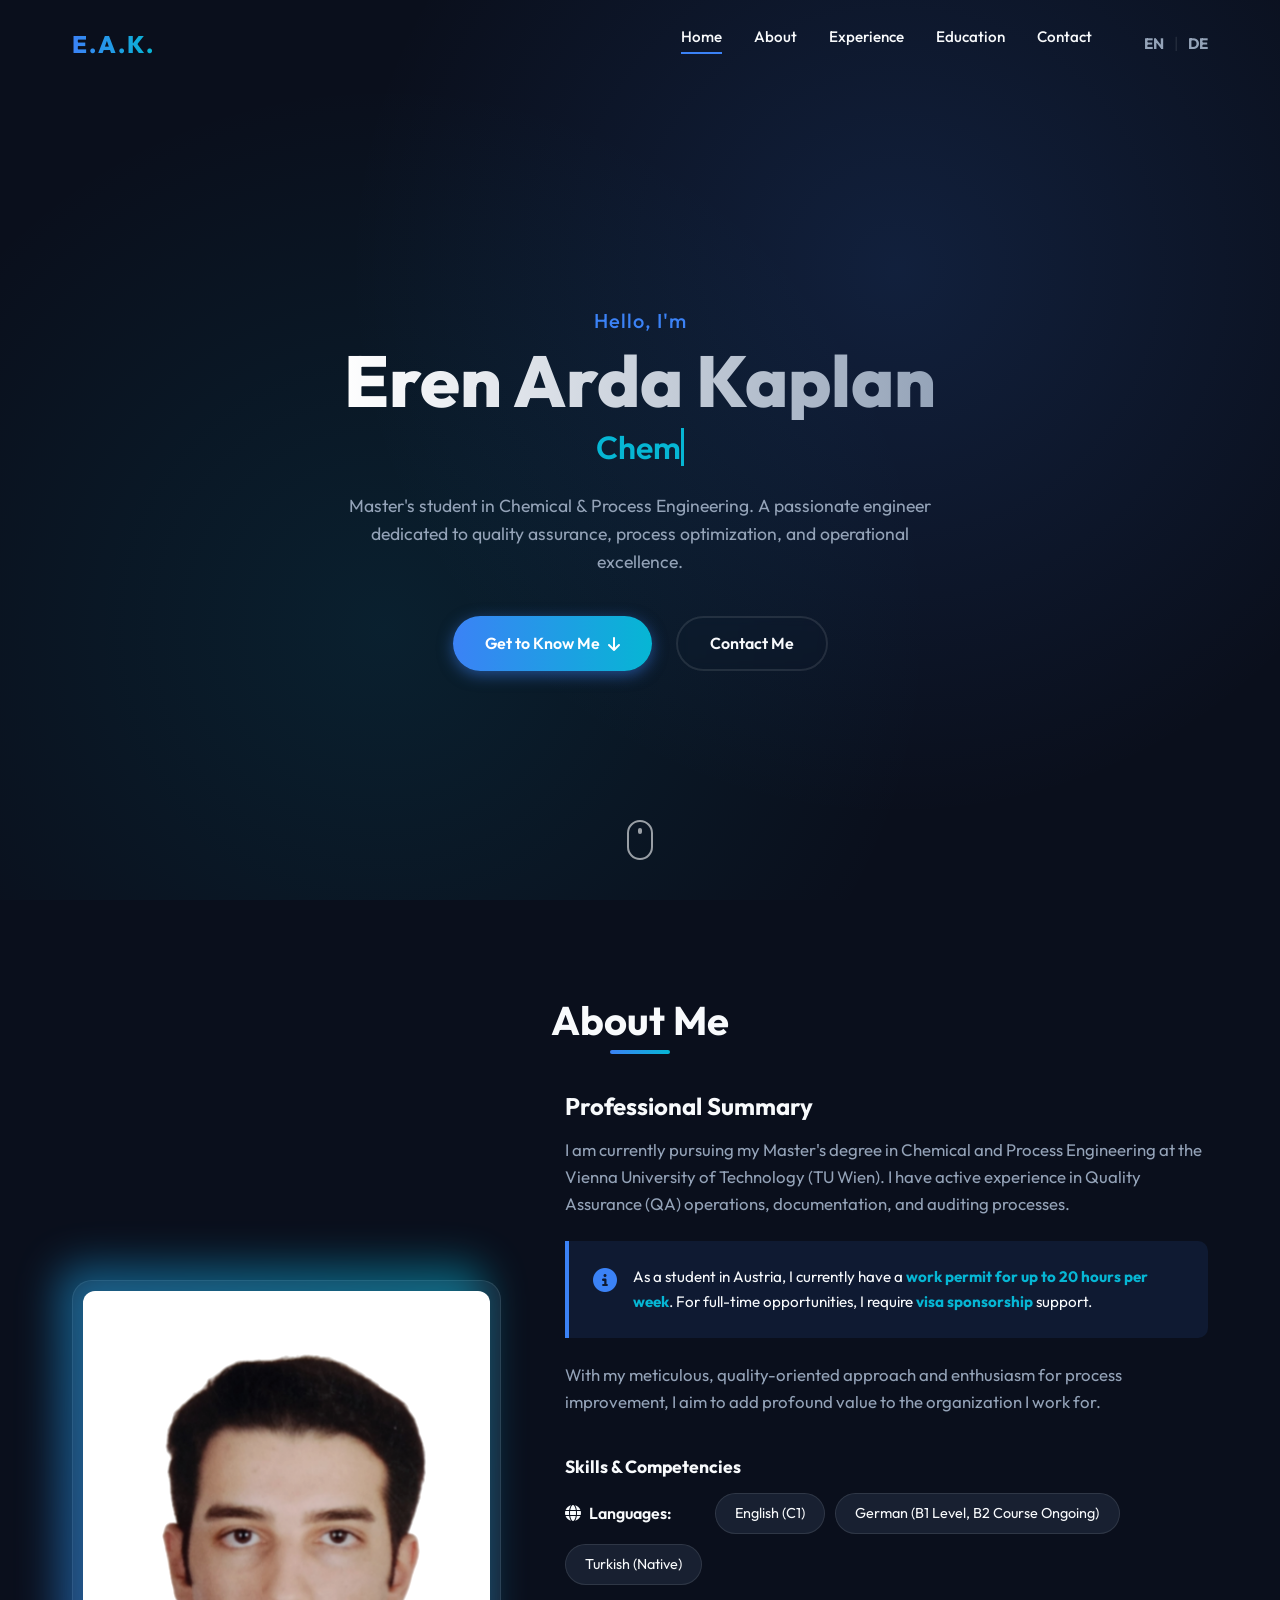
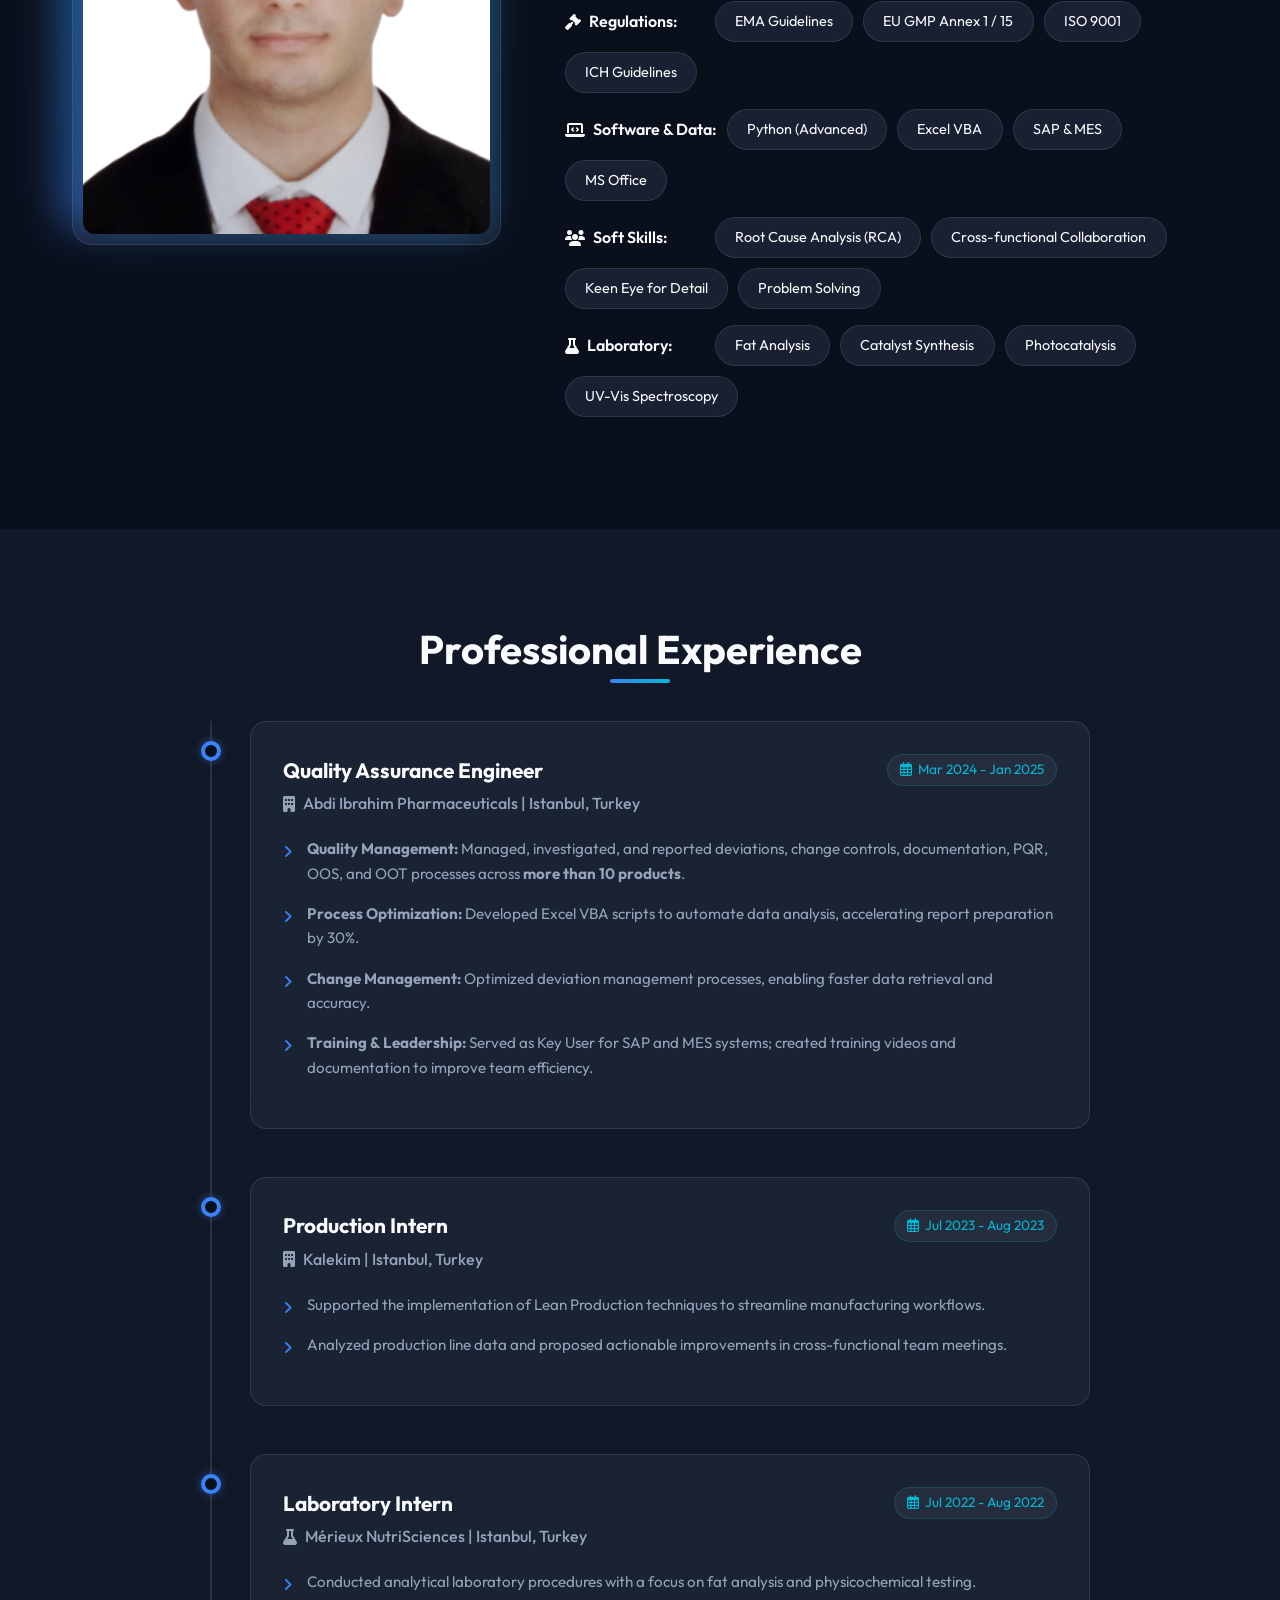
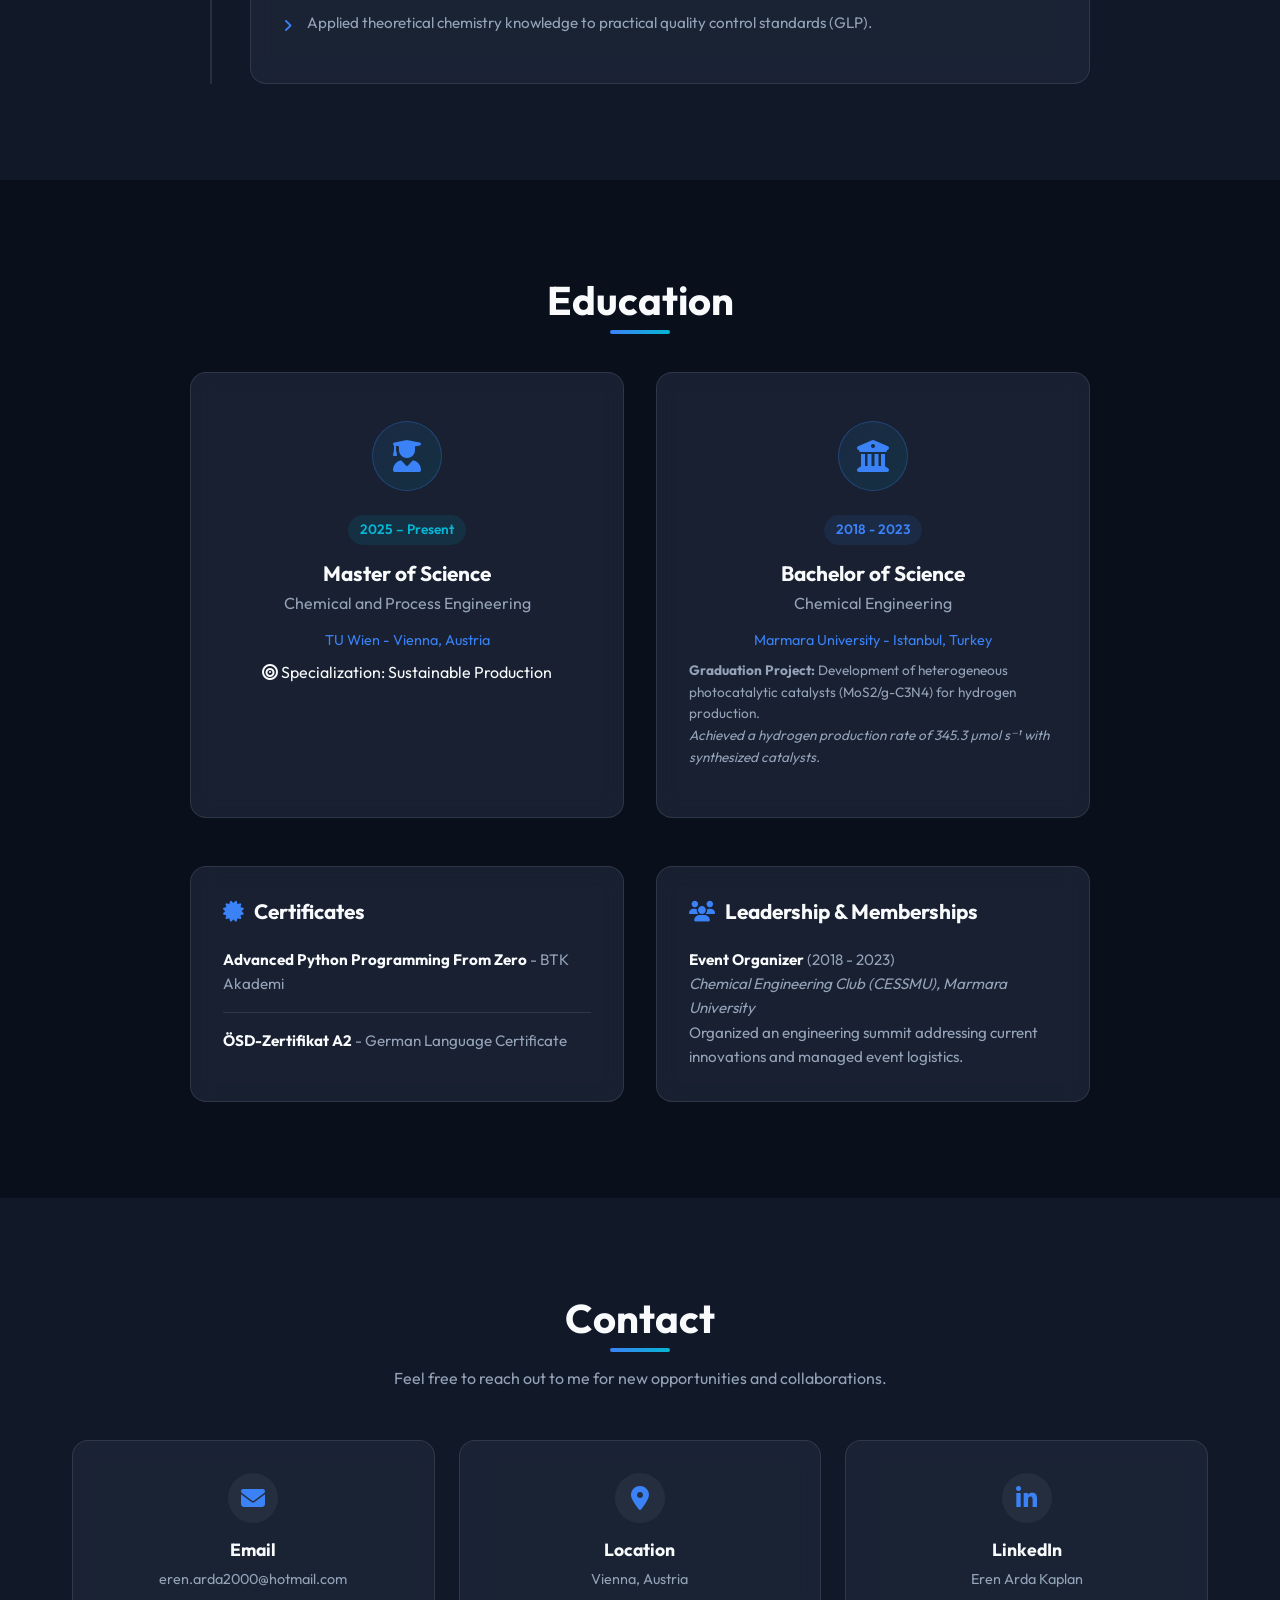
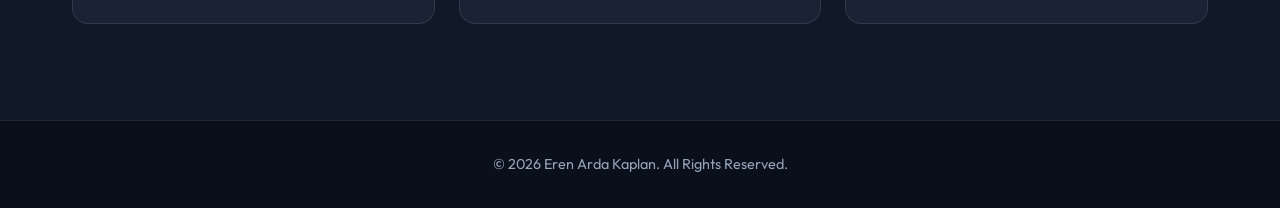
==== index.html @ 3567a48b "Add files via upload" ====
<!DOCTYPE html>
<html lang="en">

<head>
    <meta charset="UTF-8">
    <meta name="viewport" content="width=device-width, initial-scale=1.0">
    <title>Eren Arda Kaplan | Portfolio</title>
    <!-- Google Fonts -->
    <link rel="preconnect" href="https://fonts.googleapis.com">
    <link rel="preconnect" href="https://fonts.gstatic.com" crossorigin>
    <link href="https://fonts.googleapis.com/css2?family=Outfit:wght@300;400;500;600;700;800&display=swap"
        rel="stylesheet">
    <!-- FontAwesome -->
    <link rel="stylesheet" href="https://cdnjs.cloudflare.com/ajax/libs/font-awesome/6.4.0/css/all.min.css">
    <!-- Custom CSS -->
    <link rel="stylesheet" href="style.css">
</head>

<body>
    <!-- Navbar -->
    <nav class="navbar">
        <div class="nav-container">
            <a href="#home" class="logo">E.A.K.</a>
            <ul class="nav-links">
                <li><a href="#home">Home</a></li>
                <li><a href="#about">About</a></li>
                <li><a href="#experience">Experience</a></li>
                <li><a href="#education">Education</a></li>
                <li><a href="#contact">Contact</a></li>
                <!-- Language Switcher -->
                <li class="lang-switcher">
                    <a href="index.html" class="lang-btn active">EN</a>
                    <span class="lang-divider">|</span>
                    <a href="index-de.html" class="lang-btn">DE</a>
                </li>
            </ul>
            <div class="menu-btn">
                <i class="fas fa-bars"></i>
            </div>
        </div>
    </nav>

    <!-- Hero Section -->
    <section id="home" class="hero">
        <div class="hero-bg"></div>
        <div class="hero-content reveal-fade-up">
            <h3 class="greeting">Hello, I'm</h3>
            <h1 class="name">Eren Arda Kaplan</h1>
            <h2 class="dynamic-title">
                <span class="typing-text"></span><span class="cursor">&nbsp;</span>
            </h2>
            <p class="hero-desc">
                Master's student in Chemical & Process Engineering. A passionate engineer dedicated to quality assurance, process optimization, and operational excellence.
            </p>
            <div class="hero-btns">
                <a href="#about" class="btn btn-primary">Get to Know Me <i class="fas fa-arrow-down"></i></a>
                <a href="#contact" class="btn btn-outline">Contact Me</a>
            </div>
        </div>
        <div class="scroll-indicator">
            <div class="mouse">
                <div class="wheel"></div>
            </div>
        </div>
    </section>

    <!-- About Section -->
    <section id="about" class="about section">
        <div class="container">
            <h2 class="section-title reveal-fade-up">About Me</h2>
            <div class="about-grid">
                <div class="about-img reveal-fade-right">
                    <div class="img-wrapper">
                        <img src="photo.png" alt="Eren Arda Kaplan"
                            onerror="this.src='https://ui-avatars.com/api/?name=Eren+Arda+Kaplan&background=3b82f6&color=fff&size=500'">
                        <div class="img-backdrop"></div>
                    </div>
                </div>
                <div class="about-text-container reveal-fade-left">
                    <h3 class="about-subtitle">Professional Summary</h3>
                    <p class="about-text">
                        I am currently pursuing my Master's degree in Chemical and Process Engineering at the Vienna University of Technology (TU Wien). I have active experience in Quality Assurance (QA) operations, documentation, and auditing processes.
                    </p>
                    <div class="highlight-box">
                        <i class="fas fa-info-circle info-icon"></i>
                        <p>As a student in Austria, I currently have a <strong>work permit for up to 20 hours per week</strong>. For full-time opportunities, I require <strong>visa sponsorship</strong> support.</p>
                    </div>
                    <p class="about-text">
                        With my meticulous, quality-oriented approach and enthusiasm for process improvement, I aim to add profound value to the organization I work for.
                    </p>

                    <div class="skills-wrapper">
                        <h4 class="skills-title">Skills & Competencies</h4>
                        
                        <div class="skills-category">
                            <span class="category-label"><i class="fas fa-globe"></i> Languages:</span>
                            <span class="skill-pill">English (C1)</span>
                            <span class="skill-pill">German (B1 Level, B2 Course Ongoing)</span>
                            <span class="skill-pill">Turkish (Native)</span>
                        </div>

                        <div class="skills-category mt-3">
                            <span class="category-label"><i class="fas fa-gavel"></i> Regulations:</span>
                            <span class="skill-pill">EMA Guidelines</span>
                            <span class="skill-pill">EU GMP Annex 1 / 15</span>
                            <span class="skill-pill">ISO 9001</span>
                            <span class="skill-pill">ICH Guidelines</span>
                        </div>

                        <div class="skills-category mt-3">
                            <span class="category-label"><i class="fas fa-laptop-code"></i> Software & Data:</span>
                            <span class="skill-pill" title="Automating QA data analysis, reducing errors to zero">Python (Advanced)</span>
                            <span class="skill-pill" title="Data-driven process improvement">Excel VBA</span>
                            <span class="skill-pill">SAP & MES</span>
                            <span class="skill-pill">MS Office</span>
                        </div>

                        <div class="skills-category mt-3">
                            <span class="category-label"><i class="fas fa-users"></i> Soft Skills:</span>
                            <span class="skill-pill">Root Cause Analysis (RCA)</span>
                            <span class="skill-pill">Cross-functional Collaboration</span>
                            <span class="skill-pill">Keen Eye for Detail</span>
                            <span class="skill-pill">Problem Solving</span>
                        </div>

                        <div class="skills-category mt-3">
                            <span class="category-label"><i class="fas fa-flask"></i> Laboratory:</span>
                            <span class="skill-pill">Fat Analysis</span>
                            <span class="skill-pill">Catalyst Synthesis</span>
                            <span class="skill-pill">Photocatalysis</span>
                            <span class="skill-pill">UV-Vis Spectroscopy</span>
                        </div>
                    </div>
                </div>
            </div>
        </div>
    </section>

    <!-- Experience Section -->
    <section id="experience" class="experience section alt-bg">
        <div class="container">
            <h2 class="section-title reveal-fade-up">Professional Experience</h2>
            
            <div class="timeline">
                
                <!-- Abdi Ibrahim Experience -->
                <div class="timeline-item reveal-fade-up">
                    <div class="timeline-dot"></div>
                    <div class="timeline-content glass-card">
                        <div class="timeline-header">
                            <h3 class="role">Quality Assurance Engineer</h3>
                            <span class="date"><i class="far fa-calendar-alt"></i> Mar 2024 - Jan 2025</span>
                        </div>
                        <h4 class="company"><i class="fas fa-building"></i> Abdi Ibrahim Pharmaceuticals | Istanbul, Turkey</h4>
                        <ul class="task-list">
                            <li><strong>Quality Management:</strong> Managed, investigated, and reported deviations, change controls, documentation, PQR, OOS, and OOT processes across <strong>more than 10 products</strong>.</li>
                            <li><strong>Process Optimization:</strong> Developed Excel VBA scripts to automate data analysis, accelerating report preparation by 30%.</li>
                            <li><strong>Change Management:</strong> Optimized deviation management processes, enabling faster data retrieval and accuracy.</li>
                            <li><strong>Training & Leadership:</strong> Served as Key User for SAP and MES systems; created training videos and documentation to improve team efficiency.</li>
                        </ul>
                    </div>
                </div>

                <!-- Kalekim Experience -->
                <div class="timeline-item reveal-fade-up">
                    <div class="timeline-dot"></div>
                    <div class="timeline-content glass-card">
                        <div class="timeline-header">
                            <h3 class="role">Production Intern</h3>
                            <span class="date"><i class="far fa-calendar-alt"></i> Jul 2023 - Aug 2023</span>
                        </div>
                        <h4 class="company"><i class="fas fa-building"></i> Kalekim | Istanbul, Turkey</h4>
                        <ul class="task-list">
                            <li>Supported the implementation of Lean Production techniques to streamline manufacturing workflows.</li>
                            <li>Analyzed production line data and proposed actionable improvements in cross-functional team meetings.</li>
                        </ul>
                    </div>
                </div>

                <!-- Mérieux NutriSciences Experience -->
                <div class="timeline-item reveal-fade-up">
                    <div class="timeline-dot"></div>
                    <div class="timeline-content glass-card">
                        <div class="timeline-header">
                            <h3 class="role">Laboratory Intern</h3>
                            <span class="date"><i class="far fa-calendar-alt"></i> Jul 2022 - Aug 2022</span>
                        </div>
                        <h4 class="company"><i class="fas fa-flask"></i> Mérieux NutriSciences | Istanbul, Turkey</h4>
                        <ul class="task-list">
                            <li>Conducted analytical laboratory procedures with a focus on fat analysis and physicochemical testing.</li>
                            <li>Applied theoretical chemistry knowledge to practical quality control standards (GLP).</li>
                        </ul>
                    </div>
                </div>

            </div>
        </div>
    </section>

    <!-- Education & Extras Section -->
    <section id="education" class="education section">
        <div class="container">
            <h2 class="section-title reveal-fade-up">Education</h2>
            
            <div class="cards-grid">
                <!-- Master -->
                <div class="edu-card glass-card reveal-fade-up" style="transition-delay: 0.1s;">
                    <div class="edu-icon">
                        <i class="fas fa-user-graduate"></i>
                    </div>
                    <div class="edu-details">
                        <span class="edu-year">2025 – Present</span>
                        <h3 class="edu-degree">Master of Science</h3>
                        <h4 class="edu-major">Chemical and Process Engineering</h4>
                        <p class="edu-school">TU Wien - Vienna, Austria</p>
                        <p class="edu-meta mt-2"><i class="fas fa-bullseye"></i> Specialization: Sustainable Production</p>
                    </div>
                    <div class="card-glow"></div>
                </div>

                <!-- Bachelor -->
                <div class="edu-card glass-card reveal-fade-up" style="transition-delay: 0.2s;">
                    <div class="edu-icon">
                        <i class="fas fa-university"></i>
                    </div>
                    <div class="edu-details">
                        <span class="edu-year badge-warning" style="background: rgba(59,130,246,0.1); color: var(--primary);">2018 - 2023</span>
                        <h3 class="edu-degree">Bachelor of Science</h3>
                        <h4 class="edu-major">Chemical Engineering</h4>
                        <p class="edu-school">Marmara University - Istanbul, Turkey</p>
                        <p class="edu-meta mt-2" style="font-size: 0.85rem; color: var(--text-muted); text-align: left;">
                            <strong>Graduation Project:</strong> Development of heterogeneous photocatalytic catalysts (MoS2/g-C3N4) for hydrogen production.<br>
                            <em>Achieved a hydrogen production rate of 345.3 µmol s⁻¹ with synthesized catalysts.</em>
                        </p>
                    </div>
                    <div class="card-glow"></div>
                </div>
            </div>

            <!-- Certificates & Leadership -->
            <div class="extras-grid reveal-fade-up mt-5">
                <div class="extra-panel glass-card">
                    <h3><i class="fas fa-certificate text-primary"></i> Certificates</h3>
                    <ul class="extra-list">
                        <li><strong>Advanced Python Programming From Zero</strong> - BTK Akademi</li>
                        <li><strong>ÖSD-Zertifikat A2</strong> - German Language Certificate</li>
                    </ul>
                </div>
                <div class="extra-panel glass-card">
                    <h3><i class="fas fa-users text-primary"></i> Leadership & Memberships</h3>
                    <ul class="extra-list">
                        <li>
                            <strong>Event Organizer</strong> (2018 - 2023)<br>
                            <em>Chemical Engineering Club (CESSMU), Marmara University</em><br>
                            Organized an engineering summit addressing current innovations and managed event logistics.
                        </li>
                    </ul>
                </div>
            </div>
        </div>
    </section>

    <!-- Contact Section -->
    <section id="contact" class="contact section alt-bg">
        <div class="container">
            <h2 class="section-title reveal-fade-up">Contact</h2>
            <p class="contact-subtitle reveal-fade-up">Feel free to reach out to me for new opportunities and collaborations.</p>
            
            <div class="contact-cards-wrapper reveal-fade-up" style="transition-delay: 0.2s;">
                <a href="mailto:eren.arda2000@hotmail.com" class="contact-card glass-card">
                    <div class="icon-wrapper"><i class="fas fa-envelope"></i></div>
                    <h3>Email</h3>
                    <p>eren.arda2000@hotmail.com</p>
                </a>
                
                <div class="contact-card glass-card">
                    <div class="icon-wrapper"><i class="fas fa-map-marker-alt"></i></div>
                    <h3>Location</h3>
                    <p>Vienna, Austria</p>
                </div>
                
                <a href="https://www.linkedin.com/in/erenarda-kaplan/" target="_blank" rel="noopener noreferrer" class="contact-card glass-card">
                    <div class="icon-wrapper"><i class="fab fa-linkedin-in"></i></div>
                    <h3>LinkedIn</h3>
                    <p>Eren Arda Kaplan</p>
                </a>
            </div>
        </div>
    </section>

    <!-- Footer -->
    <footer>
        <div class="container">
            <p>&copy; 2026 Eren Arda Kaplan. All Rights Reserved.</p>
        </div>
    </footer>

    <!-- Custom JS -->
    <script>
        // Override typing text for English
        window.typingTexts = ["Chemical Engineer", "QA Specialist", "Process Engineer"];
    </script>
    <script src="script.js"></script>
</body>

</html>
---- style.css ----
/* --- CSS VARIABLES & THEME --- */
:root {
    --bg-main: #0a0f1c; /* Deep dark blue background */
    --bg-alt: #111827; /* Slightly lighter dark for contrast sections */
    --surface: rgba(30, 41, 59, 0.7); /* Glassmorphism surface */
    --surface-hover: rgba(51, 65, 85, 0.9);
    
    --primary: #3b82f6; /* Modern Blue */
    --primary-glow: rgba(59, 130, 246, 0.5);
    --secondary: #06b6d4; /* Cyan */
    
    --text-main: #f8fafc;
    --text-muted: #94a3b8;
    
    --border: rgba(255, 255, 255, 0.1);
    
    --font: 'Outfit', sans-serif;
    --transition: all 0.3s cubic-bezier(0.4, 0, 0.2, 1);
}

/* --- RESET & GLOBAL STRUCUTURE --- */
* {
    margin: 0;
    padding: 0;
    box-sizing: border-box;
}

html {
    scroll-behavior: smooth;
    font-size: 16px;
}

body {
    font-family: var(--font);
    background-color: var(--bg-main);
    color: var(--text-main);
    line-height: 1.6;
    overflow-x: hidden;
}

a {
    text-decoration: none;
    color: inherit;
}

ul {
    list-style: none;
}

.container {
    max-width: 1200px;
    margin: 0 auto;
    padding: 0 2rem;
}

.section {
    padding: 6rem 0;
    position: relative;
}

.alt-bg {
    background-color: var(--bg-alt);
}

/* --- TYPOGRAPHY --- */
h1, h2, h3, h4 {
    line-height: 1.2;
    color: var(--text-main);
}

.section-title {
    font-size: 2.5rem;
    font-weight: 700;
    margin-bottom: 3rem;
    text-align: center;
    position: relative;
    display: block; /* Changed from inline-block to block */
    width: 100%;    /* Ensures it takes full container width to center text properly */
}

.section-title::after {
    content: '';
    position: absolute;
    bottom: -10px;
    left: 50%;
    transform: translateX(-50%);
    width: 60px;
    height: 4px;
    background: linear-gradient(90deg, var(--primary), var(--secondary));
    border-radius: 2px;
}

/* --- REUSABLE COMPONENTS --- */
.btn {
    display: inline-flex;
    align-items: center;
    justify-content: center;
    gap: 0.5rem;
    padding: 0.8rem 2rem;
    border-radius: 30px;
    font-weight: 600;
    font-size: 1rem;
    transition: var(--transition);
    cursor: pointer;
    position: relative;
    overflow: hidden;
    z-index: 1;
}

.btn-primary {
    background: linear-gradient(90deg, var(--primary), var(--secondary));
    color: #fff;
    border: none;
    box-shadow: 0 4px 15px var(--primary-glow);
}

.btn-primary:hover {
    transform: translateY(-3px);
    box-shadow: 0 6px 20px var(--primary-glow);
}

.btn-outline {
    background: transparent;
    color: var(--text-main);
    border: 2px solid var(--border);
    backdrop-filter: blur(5px);
}

.btn-outline:hover {
    border-color: var(--primary);
    background: rgba(59, 130, 246, 0.1);
    transform: translateY(-3px);
}

.glass-card {
    background: var(--surface);
    backdrop-filter: blur(12px);
    -webkit-backdrop-filter: blur(12px);
    border: 1px solid var(--border);
    border-radius: 16px;
    padding: 2rem;
    transition: var(--transition);
    position: relative;
    overflow: hidden;
}

.glass-card:hover {
    border-color: rgba(255, 255, 255, 0.2);
    transform: translateY(-5px);
    box-shadow: 0 10px 30px rgba(0, 0, 0, 0.3);
}

/* --- NAVBAR --- */
.navbar {
    position: fixed;
    top: 0;
    left: 0;
    width: 100%;
    padding: 1.5rem 0;
    z-index: 1000;
    transition: var(--transition);
}

.navbar.scrolled {
    padding: 1rem 0;
    background: rgba(10, 15, 28, 0.9);
    backdrop-filter: blur(10px);
    border-bottom: 1px solid var(--border);
    box-shadow: 0 4px 20px rgba(0, 0, 0, 0.4);
}

.nav-container {
    max-width: 1200px;
    margin: 0 auto;
    padding: 0 2rem;
    display: flex;
    justify-content: space-between;
    align-items: center;
}

.logo {
    font-size: 1.5rem;
    font-weight: 800;
    color: var(--text-main);
    text-transform: uppercase;
    letter-spacing: 2px;
    background: linear-gradient(90deg, var(--primary), var(--secondary));
    -webkit-background-clip: text;
    -webkit-text-fill-color: transparent;
}

.nav-links {
    display: flex;
    gap: 2rem;
}

.nav-links a {
    font-size: 0.95rem;
    font-weight: 500;
    color: var(--text-main);
    position: relative;
    padding: 0.5rem 0;
}

.nav-links a::after {
    content: '';
    position: absolute;
    bottom: 0;
    left: 0;
    width: 0;
    height: 2px;
    background: var(--primary);
    transition: width 0.3s ease;
}

.nav-links a:hover::after,
.nav-links a.active::after {
    width: 100%;
}

.menu-btn {
    display: none;
    font-size: 1.5rem;
    cursor: pointer;
    color: var(--text-main);
}

/* --- LOGO / LANG SWITCHER --- */
.lang-switcher {
    display: flex;
    align-items: center;
    gap: 10px;
    margin-left: 20px;
}
.lang-btn {
    font-weight: 700 !important;
    color: var(--text-muted) !important;
    transition: var(--transition);
}
.lang-btn:hover, .lang-btn.active {
    color: var(--primary) !important;
}
.lang-divider {
    color: var(--border);
}


/* --- HERO SECTION --- */
.hero {
    height: 100vh;
    min-height: 600px;
    display: flex;
    align-items: center;
    position: relative;
    padding-top: 5rem;
}

.hero-bg {
    position: absolute;
    top: 0;
    left: 0;
    width: 100%;
    height: 100%;
    background: radial-gradient(circle at 70% 30%, rgba(59, 130, 246, 0.15) 0%, transparent 50%),
                radial-gradient(circle at 30% 70%, rgba(6, 182, 212, 0.1) 0%, transparent 50%);
    z-index: -1;
}

.hero-content {
    max-width: 800px;
    margin: 0 auto;
    text-align: center;
    padding: 0 2rem;
}

.greeting {
    font-size: 1.25rem;
    color: var(--primary);
    font-weight: 500;
    margin-bottom: 0.5rem;
    letter-spacing: 1px;
}

.name {
    font-size: 4.5rem;
    font-weight: 800;
    margin-bottom: 0.5rem;
    line-height: 1.1;
    background: linear-gradient(to right, #fff, var(--text-muted));
    -webkit-background-clip: text;
    -webkit-text-fill-color: transparent;
}

.dynamic-title {
    font-size: 2rem;
    font-weight: 600;
    color: var(--secondary);
    margin-bottom: 1.5rem;
    height: 40px; /* Sabit yükseklik zıplamayı önler */
}

.cursor {
    display: inline-block;
    width: 3px;
    background-color: var(--secondary);
    animation: blink 1s step-end infinite;
}

@keyframes blink { 50% { opacity: 0; } }

.hero-desc {
    font-size: 1.1rem;
    color: var(--text-muted);
    max-width: 600px;
    margin: 0 auto 2.5rem;
}

.hero-btns {
    display: flex;
    gap: 1.5rem;
    justify-content: center;
}

/* Scroll indicator */
.scroll-indicator {
    position: absolute;
    bottom: 40px;
    left: 50%;
    transform: translateX(-50%);
    display: flex;
    flex-direction: column;
    align-items: center;
    gap: 10px;
    opacity: 0.6;
    animation: bounce 2s infinite;
}

.mouse {
    width: 26px;
    height: 40px;
    border: 2px solid var(--text-main);
    border-radius: 15px;
    position: relative;
}

.wheel {
    width: 4px;
    height: 6px;
    background: var(--text-main);
    border-radius: 2px;
    position: absolute;
    top: 6px;
    left: 50%;
    transform: translateX(-50%);
    animation: scroll 1.5s infinite;
}

@keyframes bounce {
    0%, 20%, 50%, 80%, 100% { transform: translateY(0) translateX(-50%); }
    40% { transform: translateY(-10px) translateX(-50%); }
    60% { transform: translateY(-5px) translateX(-50%); }
}

@keyframes scroll {
    0% { transform: translate(-50%, 0); opacity: 1; }
    100% { transform: translate(-50%, 15px); opacity: 0; }
}

/* --- ABOUT SECTION --- */
.about-grid {
    display: grid;
    grid-template-columns: 1fr 1.5fr;
    gap: 4rem;
    align-items: center;
}

.about-img {
    position: relative;
}

.img-wrapper {
    position: relative;
    border-radius: 20px;
    z-index: 1;
    border: 1px solid var(--border);
    padding: 10px;
    background: var(--surface);
}

.img-wrapper img {
    width: 100%;
    border-radius: 12px;
    display: block;
    aspect-ratio: 3/4;
    object-fit: cover;
    filter: grayscale(20%) contrast(110%);
    transition: var(--transition);
}

.img-wrapper:hover img {
    filter: grayscale(0%) contrast(100%);
}

.img-backdrop {
    position: absolute;
    top: -15px;
    left: -15px;
    width: 100%;
    height: 100%;
    border-radius: 20px;
    background: linear-gradient(45deg, var(--primary), var(--secondary));
    z-index: -1;
    opacity: 0.5;
    filter: blur(20px);
    transition: var(--transition);
}

.img-wrapper:hover .img-backdrop {
    opacity: 0.8;
    filter: blur(25px);
}

.about-subtitle {
    font-size: 1.5rem;
    color: var(--text-main);
    margin-bottom: 1rem;
}

.about-text {
    color: var(--text-muted);
    margin-bottom: 1.5rem;
    font-size: 1.05rem;
}

.highlight-box {
    background: rgba(59, 130, 246, 0.1);
    border-left: 4px solid var(--primary);
    padding: 1.5rem;
    border-radius: 0 10px 10px 0;
    margin-bottom: 1.5rem;
    display: flex;
    gap: 1rem;
    align-items: flex-start;
}

.info-icon {
    color: var(--primary);
    font-size: 1.5rem;
    margin-top: 3px;
}

.highlight-box p {
    color: var(--text-main);
    font-size: 0.95rem;
}

.highlight-box strong {
    color: var(--secondary);
}

.skills-wrapper {
    margin-top: 2.5rem;
}

.skills-title {
    font-size: 1.1rem;
    margin-bottom: 1rem;
    color: var(--text-main);
}

.skills-category {
    margin-bottom: 1rem;
    display: flex;
    flex-wrap: wrap;
    align-items: center;
    gap: 10px;
}
.category-label {
    min-width: 140px;
    font-weight: 600;
    color: var(--text-main);
    display: flex;
    align-items: center;
    gap: 8px;
}

.skill-pill {
    background: var(--surface);
    border: 1px solid var(--border);
    padding: 0.5rem 1.2rem;
    border-radius: 30px;
    font-size: 0.9rem;
    display: flex;
    align-items: center;
    gap: 8px;
    transition: var(--transition);
}

.skill-pill i {
    color: var(--primary);
}

.skill-pill:hover {
    background: rgba(59, 130, 246, 0.15);
    border-color: var(--primary);
    transform: translateY(-2px);
}

/* --- EXPERIENCE SECTION --- */
.timeline {
    position: relative;
    max-width: 900px;
    margin: 0 auto;
}

.timeline::before {
    content: '';
    position: absolute;
    top: 0;
    bottom: 0;
    left: 20px;
    width: 2px;
    background: var(--border);
}

.timeline-item {
    position: relative;
    padding-left: 60px;
    margin-bottom: 3rem;
}

.timeline-item:last-child {
    margin-bottom: 0;
}

.timeline-dot {
    position: absolute;
    top: 20px;
    left: 11px;
    width: 20px;
    height: 20px;
    border-radius: 50%;
    background: var(--bg-main);
    border: 4px solid var(--primary);
    box-shadow: 0 0 10px var(--primary-glow);
    z-index: 10;
}

.timeline-header {
    display: flex;
    justify-content: space-between;
    align-items: center;
    margin-bottom: 0.5rem;
    flex-wrap: wrap;
    gap: 10px;
}

.timeline-header .role {
    font-size: 1.3rem;
    color: var(--text-main);
}

.timeline-header .date {
    background: rgba(255, 255, 255, 0.05);
    padding: 4px 12px;
    border-radius: 20px;
    font-size: 0.85rem;
    color: var(--secondary);
    display: flex;
    align-items: center;
    gap: 6px;
    border: 1px solid rgba(6, 182, 212, 0.2);
}

.timeline-content .company {
    font-size: 1rem;
    color: var(--text-muted);
    font-weight: 500;
    margin-bottom: 1.5rem;
    display: flex;
    align-items: center;
    gap: 8px;
}

.task-list li {
    position: relative;
    padding-left: 1.5rem;
    margin-bottom: 1rem;
    color: var(--text-muted);
    font-size: 0.95rem;
}

.task-list li::before {
    content: '\f105'; /* FontAwesome angle-right */
    font-family: 'Font Awesome 6 Free';
    font-weight: 900;
    position: absolute;
    left: 0;
    top: 2px;
    color: var(--primary);
}

/* --- EDUCATION SECTION --- */
.cards-grid {
    display: grid;
    grid-template-columns: repeat(auto-fit, minmax(300px, 1fr));
    gap: 2rem;
    max-width: 900px;
    margin: 0 auto;
}

.edu-card {
    text-align: center;
    padding: 3rem 2rem;
}

.edu-icon {
    width: 70px;
    height: 70px;
    margin: 0 auto 1.5rem;
    background: linear-gradient(135deg, rgba(59, 130, 246, 0.1), rgba(6, 182, 212, 0.1));
    border-radius: 50%;
    display: flex;
    align-items: center;
    justify-content: center;
    font-size: 2rem;
    color: var(--primary);
    border: 1px solid rgba(59, 130, 246, 0.3);
    transition: var(--transition);
}

.edu-card:hover .edu-icon {
    transform: scale(1.1) rotate(5deg);
    background: var(--primary);
    color: #fff;
    box-shadow: 0 10px 20px var(--primary-glow);
}

.edu-year {
    display: inline-block;
    color: var(--secondary);
    font-size: 0.85rem;
    font-weight: 600;
    margin-bottom: 1rem;
    background: rgba(6, 182, 212, 0.1);
    padding: 4px 12px;
    border-radius: 20px;
}

.badge-warning {
    color: #f59e0b;
    background: rgba(245, 158, 11, 0.1);
}

.edu-degree {
    font-size: 1.3rem;
    margin-bottom: 0.5rem;
}

.edu-major {
    color: var(--text-muted);
    font-size: 1rem;
    font-weight: 400;
    margin-bottom: 1rem;
}

.edu-school {
    font-size: 0.9rem;
    color: var(--primary);
}

/* Card Glow Effect */
.card-glow {
    position: absolute;
    top: 0;
    left: 0;
    width: 100%;
    height: 100%;
    background: radial-gradient(circle at 50% 0%, rgba(59, 130, 246, 0.15), transparent 70%);
    opacity: 0;
    transition: var(--transition);
    pointer-events: none;
}

.glass-card:hover .card-glow {
    opacity: 1;
}

/* EXTRAS GRID (Certificates & Leadership) */
.extras-grid {
    display: grid;
    grid-template-columns: repeat(auto-fit, minmax(300px, 1fr));
    gap: 2rem;
    max-width: 900px;
    margin: 0 auto;
}
.extra-panel {
    padding: 2rem;
}
.extra-panel h3 {
    margin-bottom: 1.5rem;
    font-size: 1.3rem;
    display: flex;
    align-items: center;
    gap: 10px;
}
.extra-list {
    list-style: none;
}
.extra-list li {
    margin-bottom: 1rem;
    padding-bottom: 1rem;
    border-bottom: 1px solid var(--border);
    color: var(--text-muted);
    font-size: 0.95rem;
}
.extra-list li:last-child {
    margin-bottom: 0;
    padding-bottom: 0;
    border-bottom: none;
}
.extra-list strong {
    color: var(--text-main);
}

/* UTILS */
.mt-2 { margin-top: 0.5rem; }
.mt-3 { margin-top: 1rem; }
.mt-5 { margin-top: 3rem; }
.text-primary { color: var(--primary); }


/* --- CONTACT SECTION --- */
.contact-subtitle {
    text-align: center;
    color: var(--text-muted);
    margin: -1.5rem auto 3rem;
    max-width: 600px;
}

.contact-cards-wrapper {
    display: grid;
    grid-template-columns: repeat(auto-fit, minmax(200px, 1fr));
    gap: 1.5rem;
}

.contact-card {
    text-align: center;
    padding: 2rem 1rem;
    display: flex;
    flex-direction: column;
    align-items: center;
}

.contact-card .icon-wrapper {
    width: 50px;
    height: 50px;
    background: rgba(255, 255, 255, 0.05);
    border-radius: 50%;
    display: flex;
    align-items: center;
    justify-content: center;
    font-size: 1.5rem;
    color: var(--primary);
    margin-bottom: 1rem;
    transition: var(--transition);
}

.contact-card:hover .icon-wrapper {
    background: var(--primary);
    color: #fff;
    transform: translateY(-5px);
}

.contact-card h3 {
    font-size: 1.1rem;
    margin-bottom: 0.5rem;
}

.contact-card p {
    color: var(--text-muted);
    font-size: 0.9rem;
    word-break: break-all;
}

/* --- FOOTER --- */
footer {
    padding: 2rem 0;
    text-align: center;
    border-top: 1px solid var(--border);
    color: var(--text-muted);
    font-size: 0.9rem;
}

/* --- ANIMATIONS (JAVASCRIPT CLASSES) --- */
.reveal-fade-up {
    opacity: 0;
    transform: translateY(40px);
    transition: opacity 0.8s ease-out, transform 0.8s ease-out;
}

.reveal-fade-right {
    opacity: 0;
    transform: translateX(-40px);
    transition: opacity 0.8s ease-out, transform 0.8s ease-out;
}

.reveal-fade-left {
    opacity: 0;
    transform: translateX(40px);
    transition: opacity 0.8s ease-out, transform 0.8s ease-out;
}

.active.reveal-fade-up,
.active.reveal-fade-right,
.active.reveal-fade-left {
    opacity: 1;
    transform: translate(0, 0);
}

/* --- RESPONSIVE DESIGN --- */
@media (max-width: 900px) {
    .name { font-size: 3.2rem; }
    .about-grid { grid-template-columns: 1fr; gap: 3rem; }
    .about-img { max-width: 400px; margin: 0 auto; }
}

@media (max-width: 768px) {
    .nav-links {
        position: fixed;
        top: 0;
        right: -100%;
        width: 70%;
        height: 100vh;
        background: var(--bg-alt);
        flex-direction: column;
        justify-content: center;
        align-items: center;
        border-left: 1px solid var(--border);
        transition: 0.4s ease-in-out;
        box-shadow: -10px 0 30px rgba(0,0,0,0.5);
    }
    
    .nav-links.nav-active { right: 0; }
    .menu-btn { display: block; z-index: 1001; }
    
    .name { font-size: 2.5rem; }
    .dynamic-title { font-size: 1.5rem; }
    
    .timeline::before { left: 0; }
    .timeline-item { padding-left: 30px; }
    .timeline-dot { left: -9px; }
    
    .hero-btns { flex-direction: column; width: 100%; max-width: 300px; margin: 0 auto; }
    
    .section { padding: 4rem 0; }
}
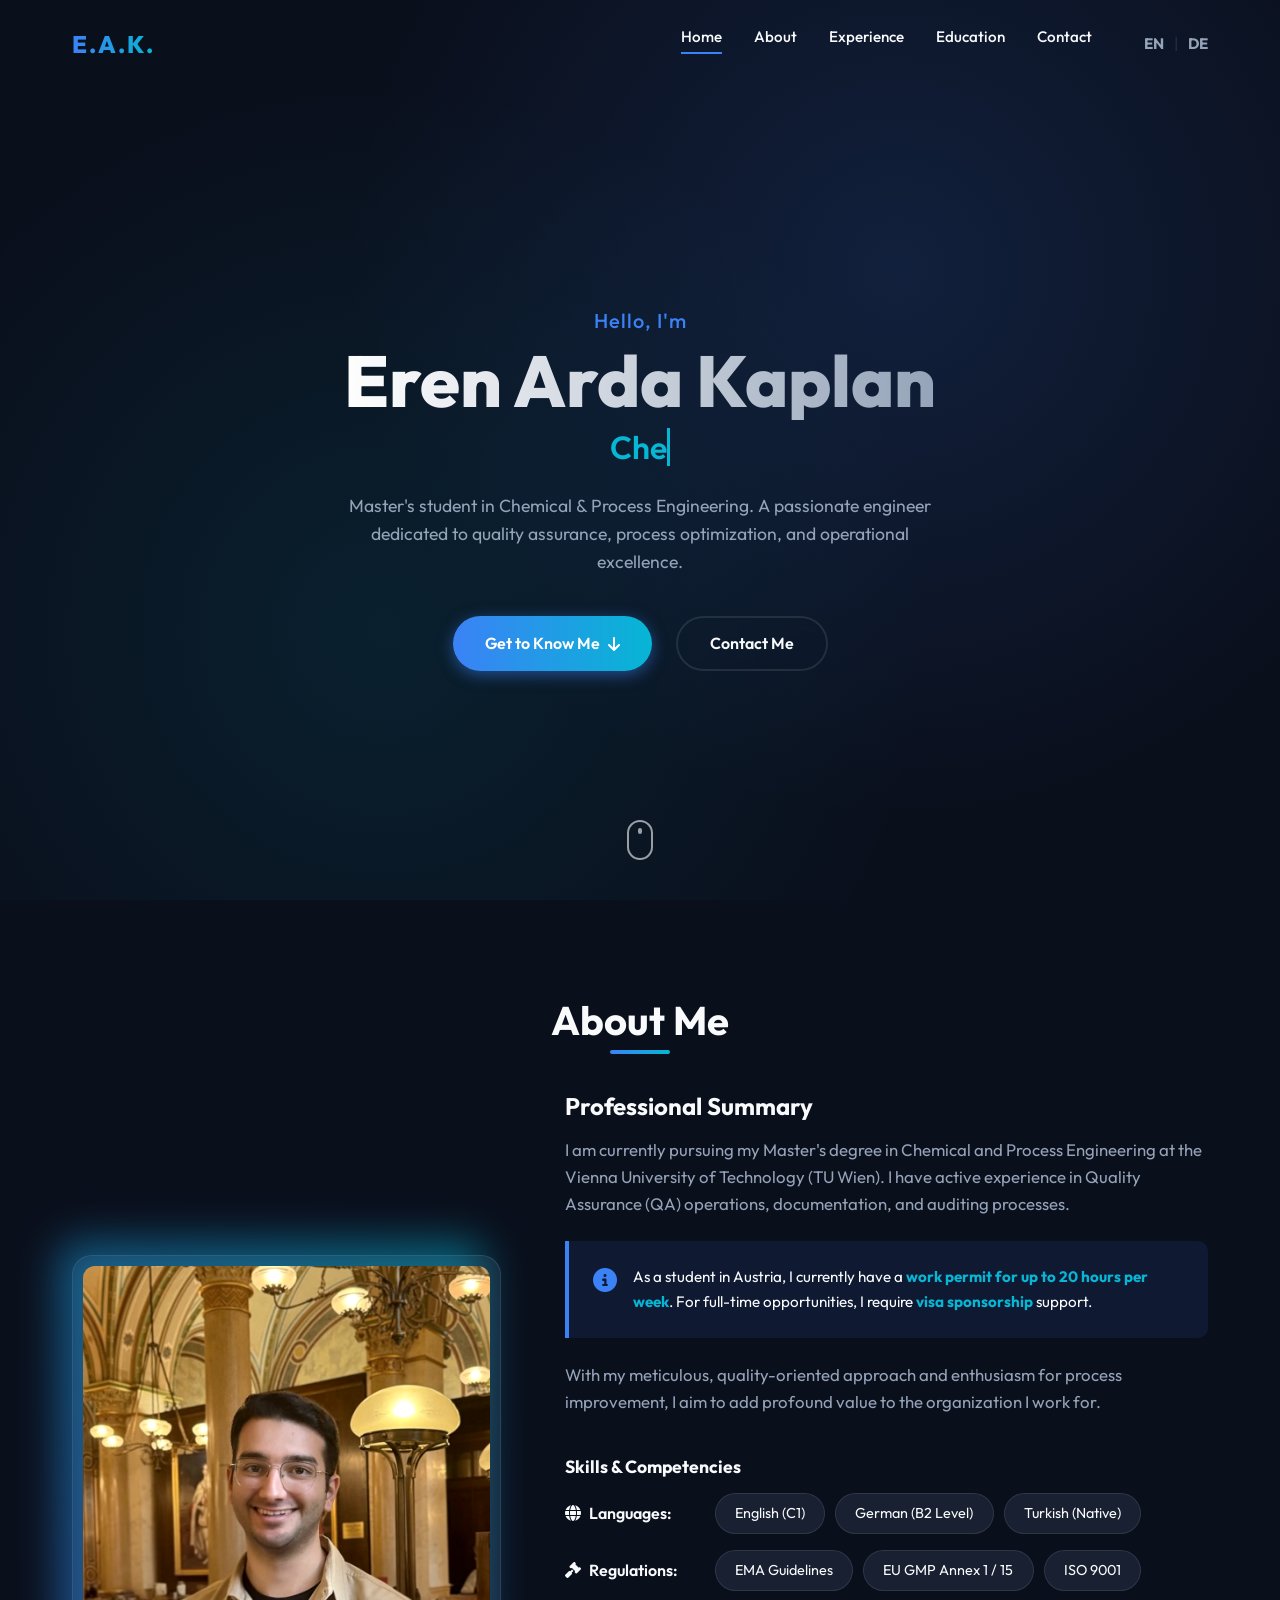
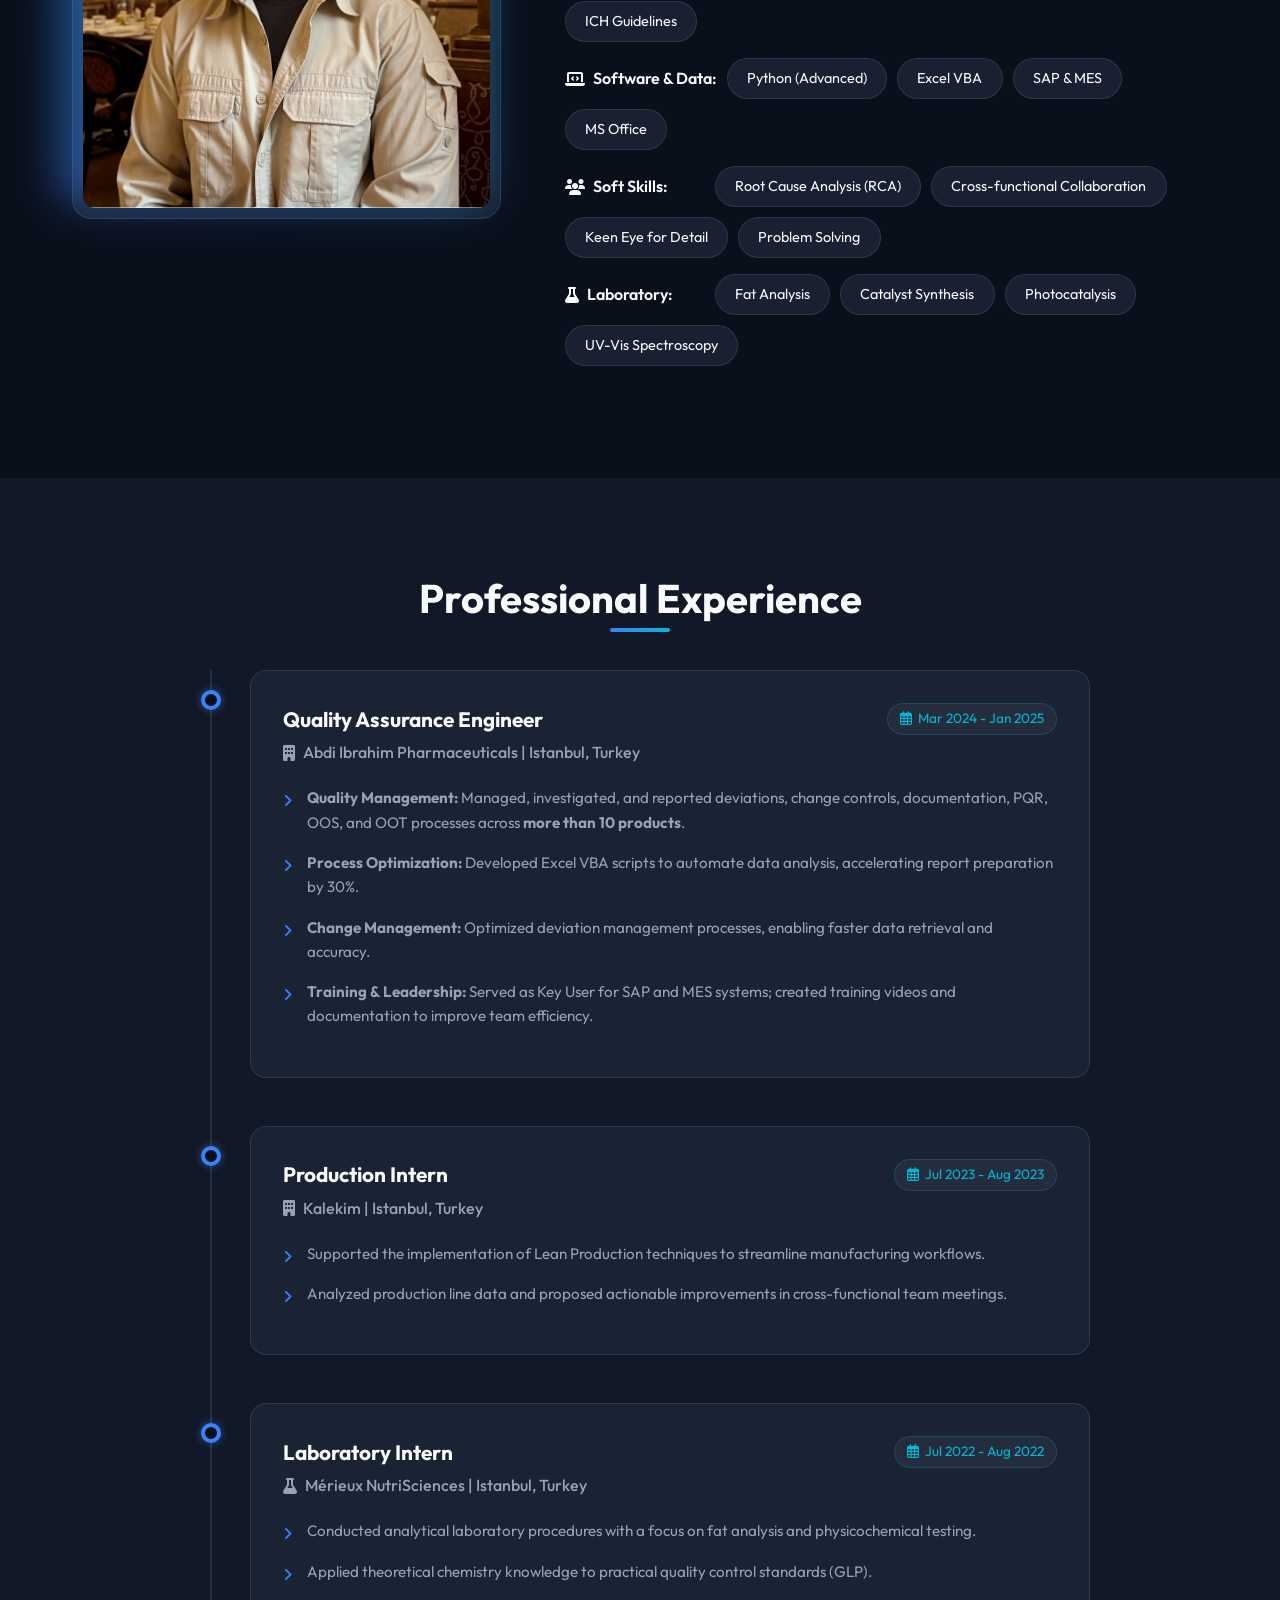
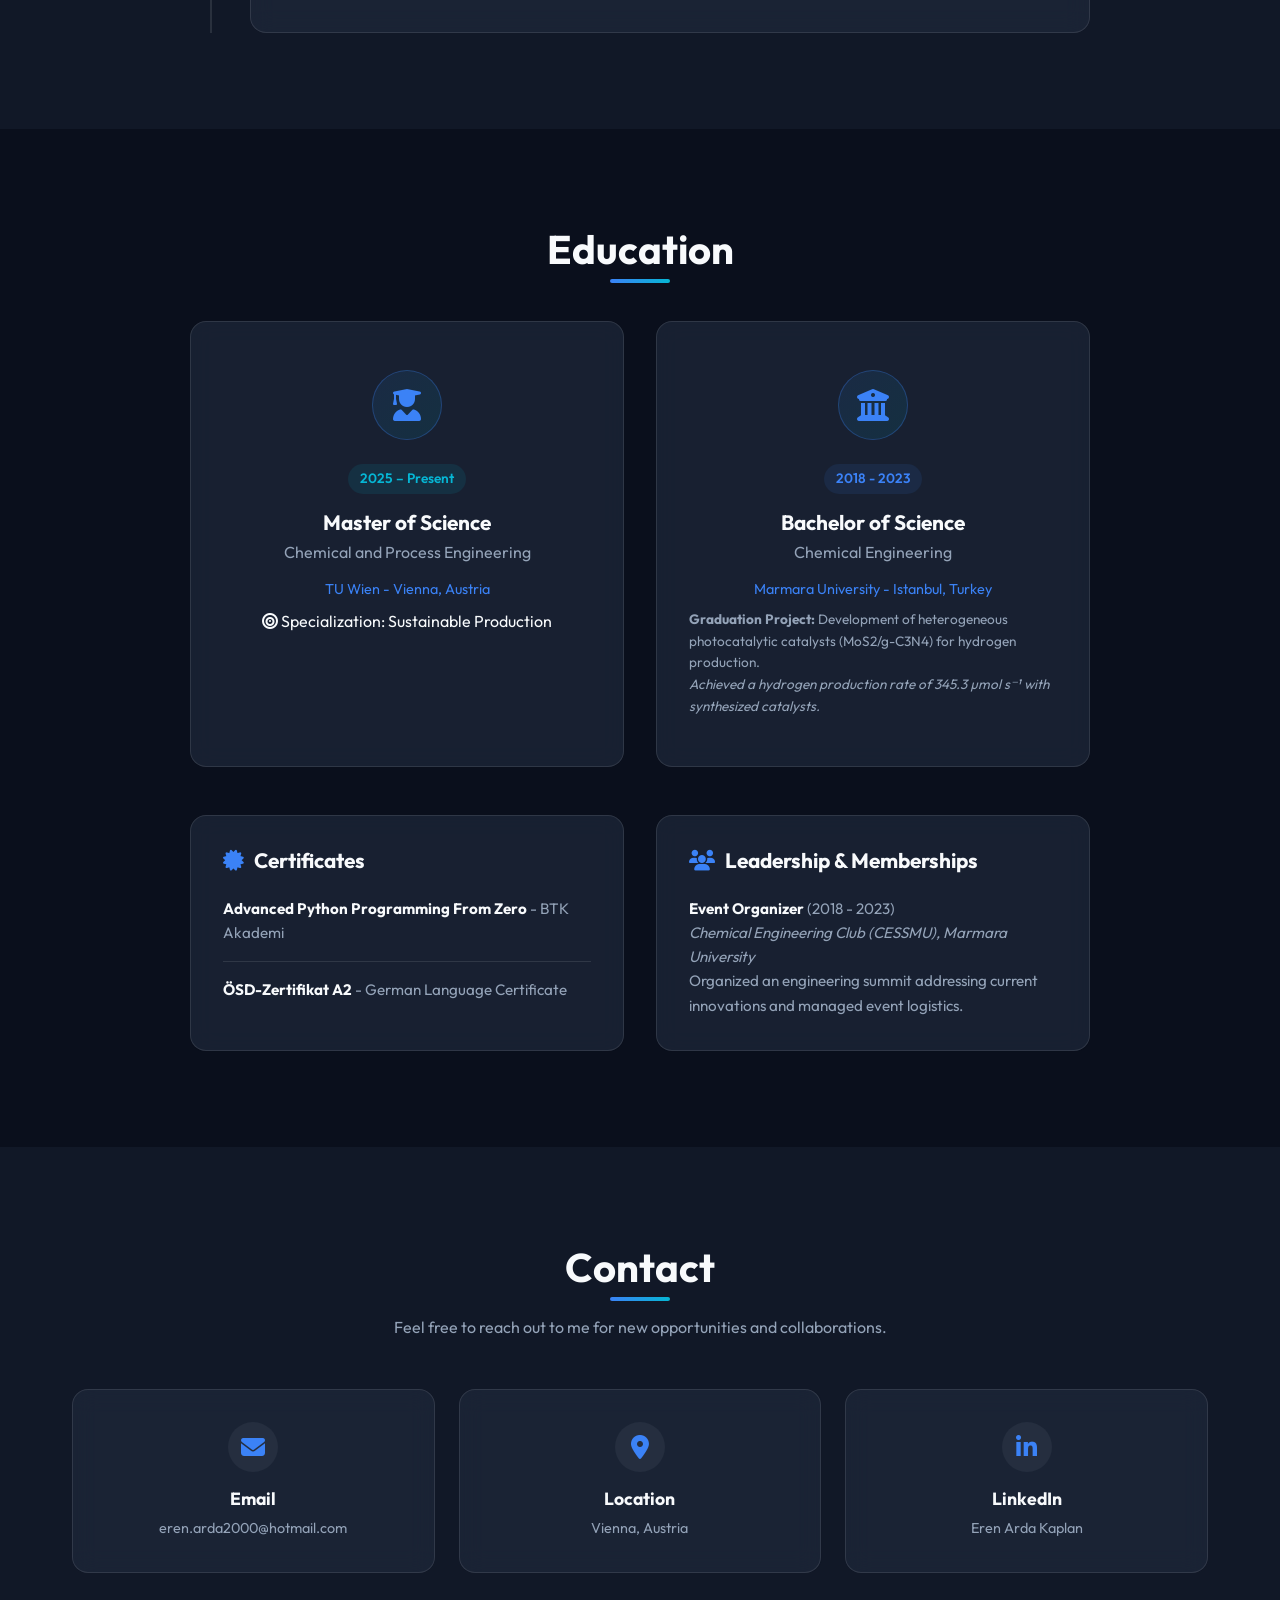
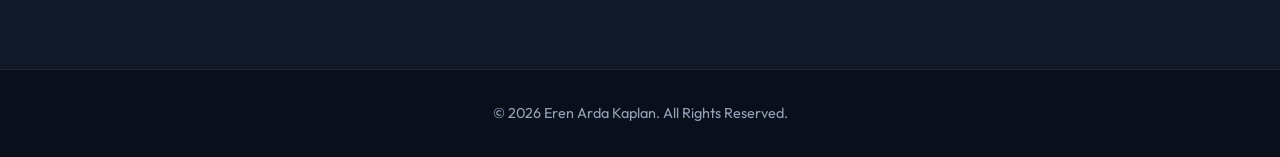
==== commit e3352c9f: "Update index.html" ====
--- a/index.html
+++ b/index.html
@@ -95,7 +95,7 @@
                         <div class="skills-category">
                             <span class="category-label"><i class="fas fa-globe"></i> Languages:</span>
                             <span class="skill-pill">English (C1)</span>
-                            <span class="skill-pill">German (B1 Level, B2 Course Ongoing)</span>
+                            <span class="skill-pill">German (B2 Level)</span>
                             <span class="skill-pill">Turkish (Native)</span>
                         </div>
 
@@ -303,4 +303,4 @@
     <script src="script.js"></script>
 </body>
 
-</html>+</html>
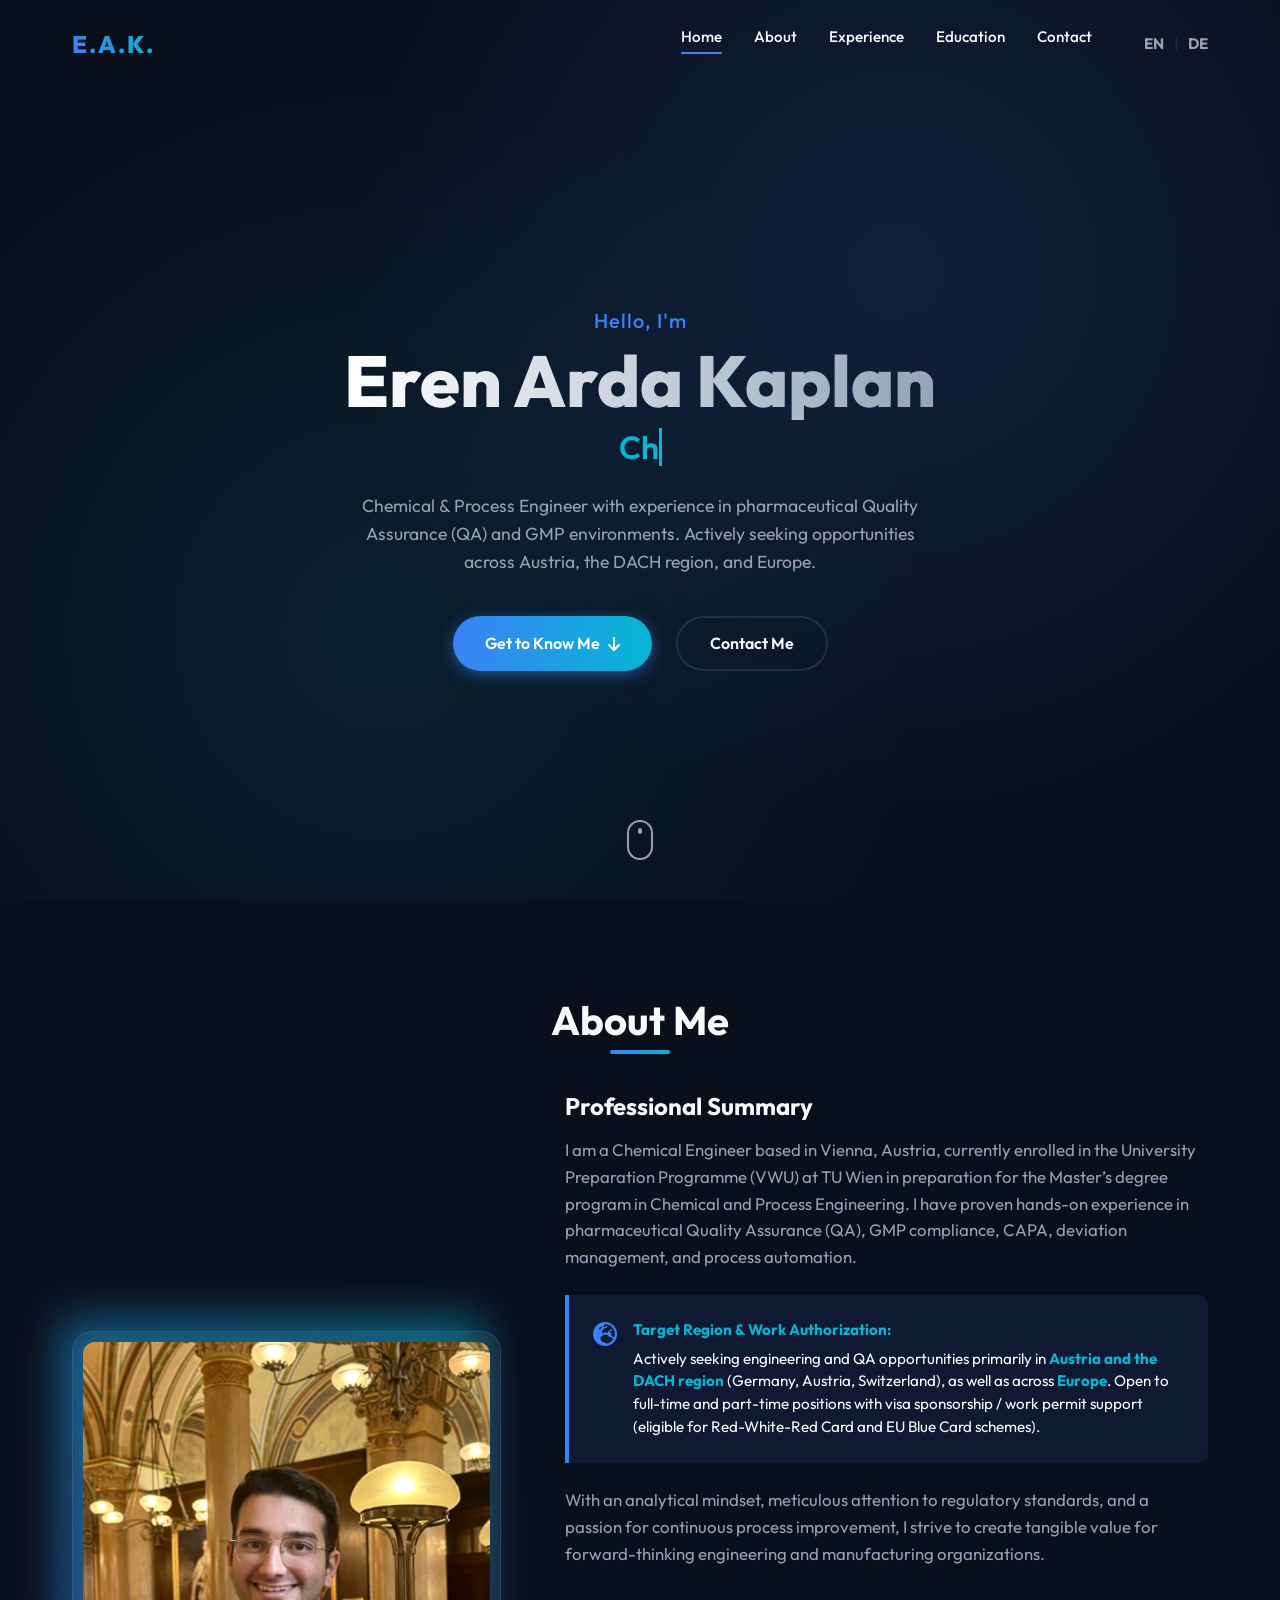
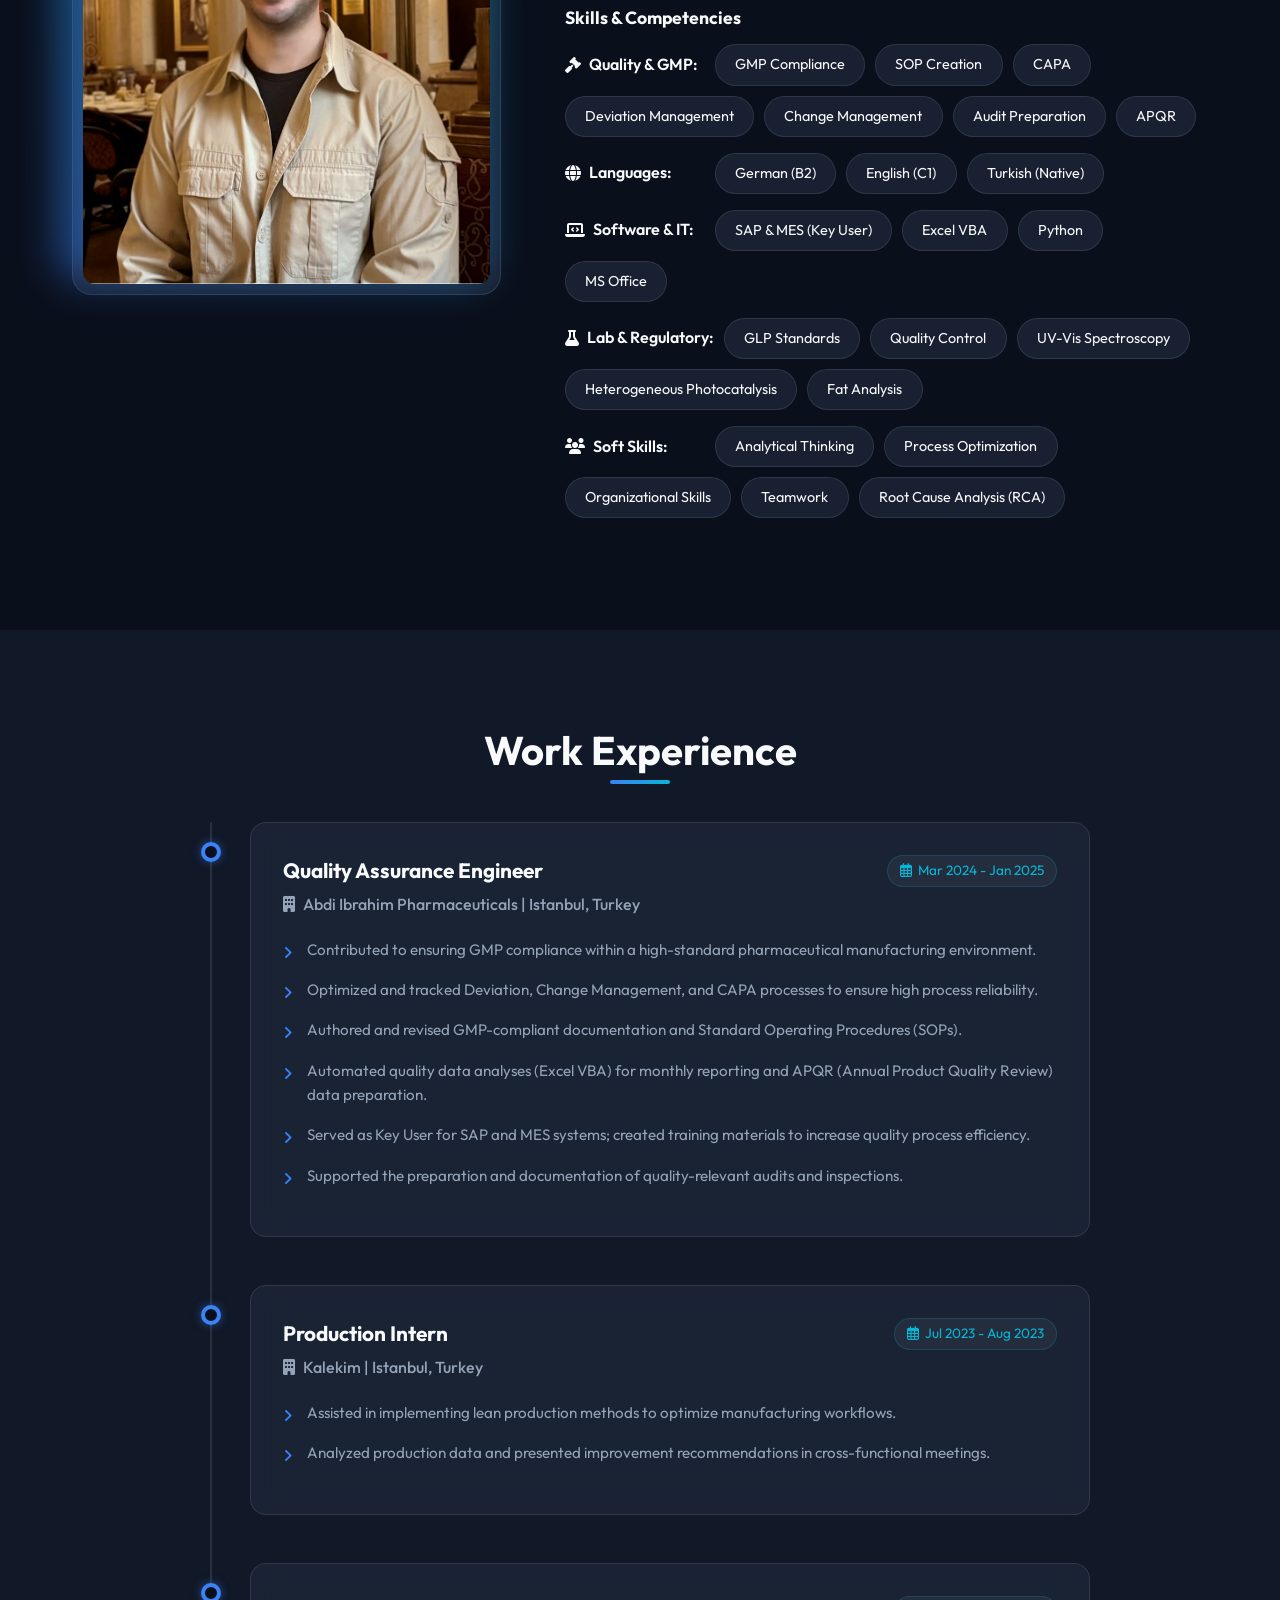
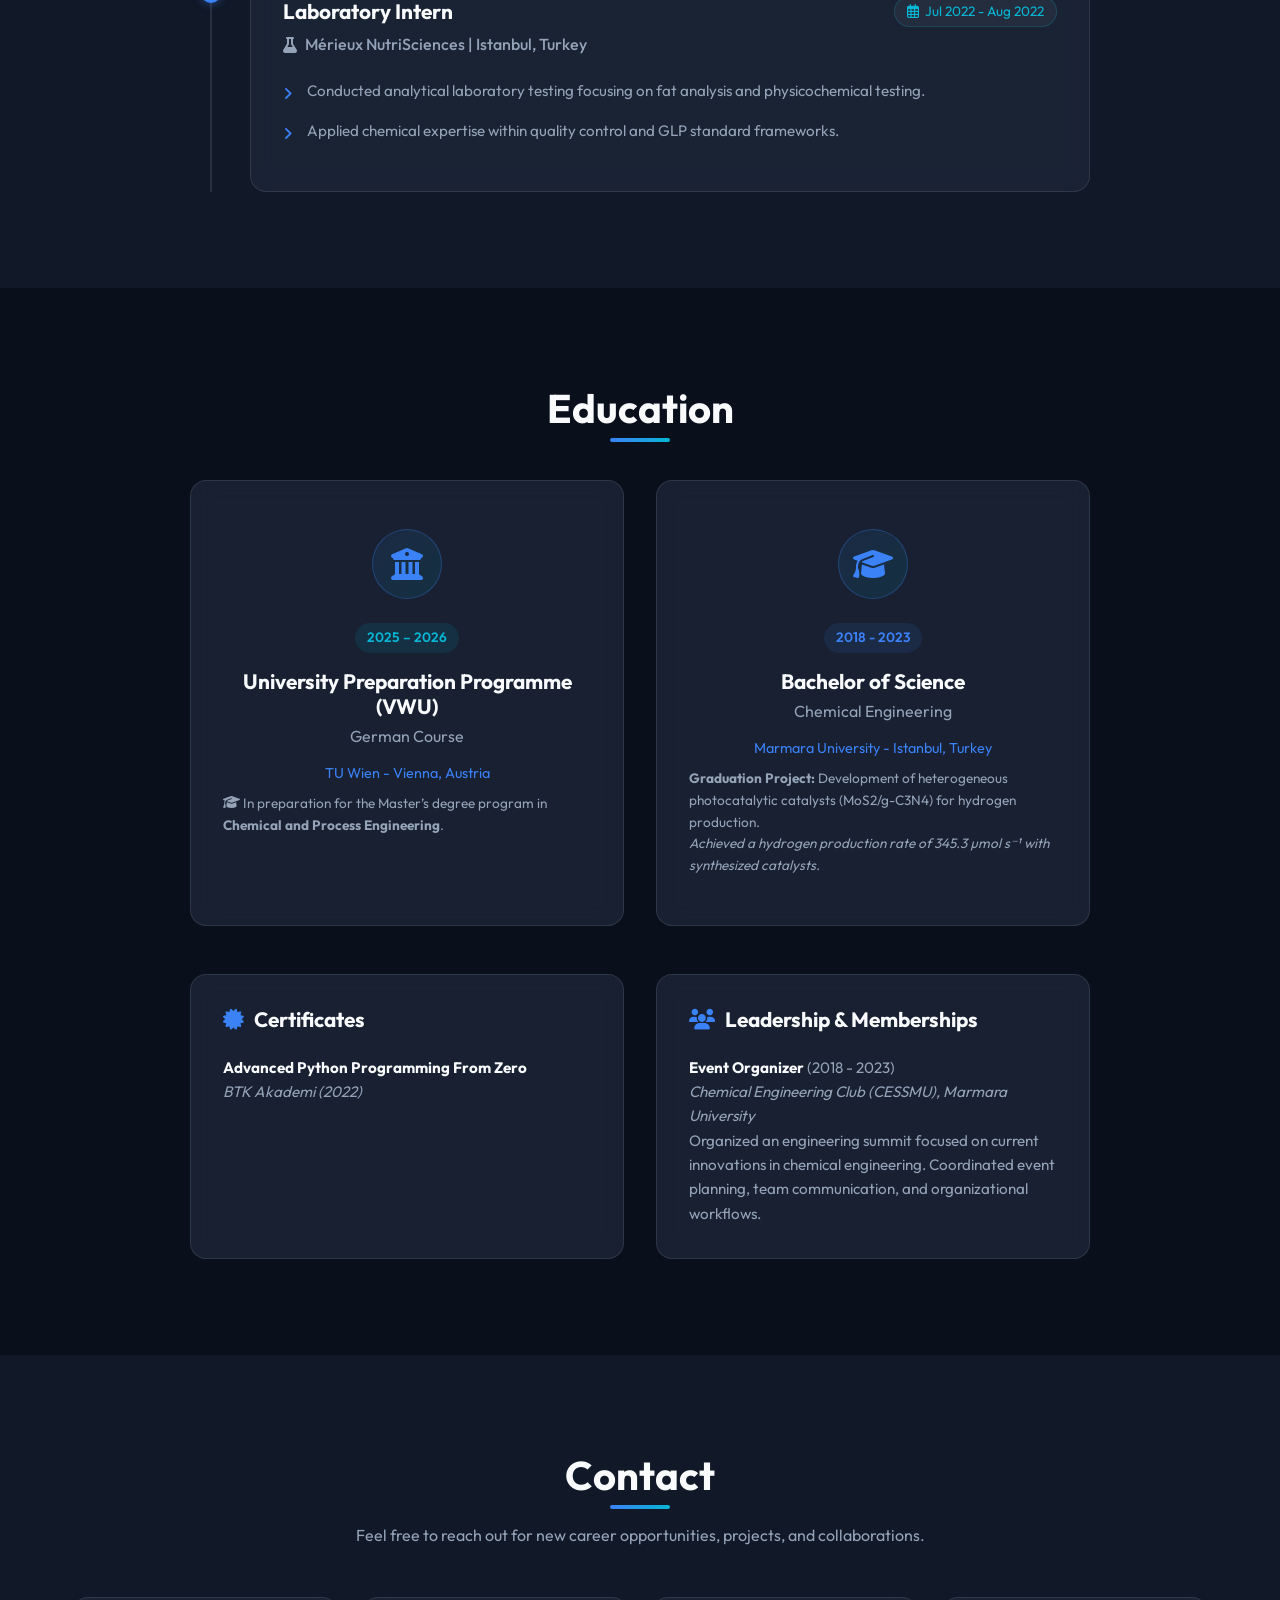
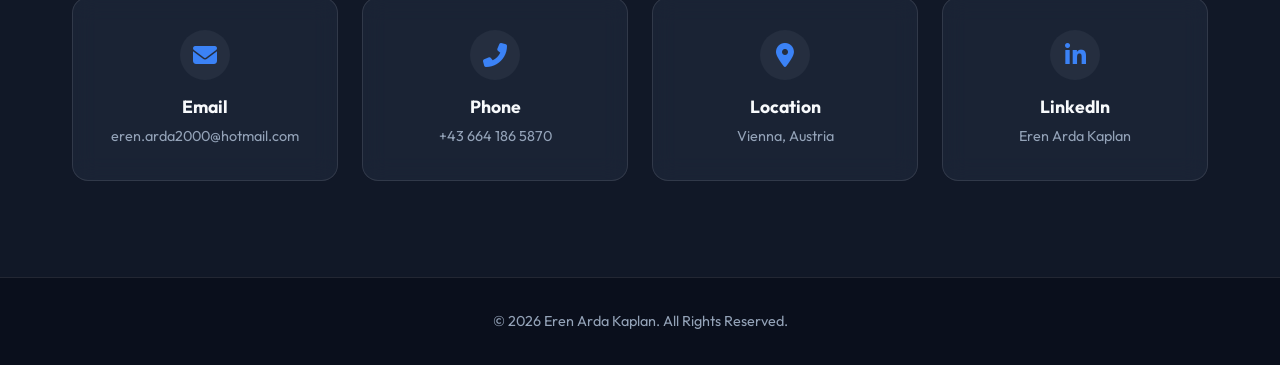
==== commit 35fe91e5: "Add files via upload update" ====
--- a/index.html
+++ b/index.html
@@ -50,7 +50,7 @@
                 <span class="typing-text"></span><span class="cursor">&nbsp;</span>
             </h2>
             <p class="hero-desc">
-                Master's student in Chemical & Process Engineering. A passionate engineer dedicated to quality assurance, process optimization, and operational excellence.
+                Chemical & Process Engineer with experience in pharmaceutical Quality Assurance (QA) and GMP environments. Actively seeking opportunities across Austria, the DACH region, and Europe.
             </p>
             <div class="hero-btns">
                 <a href="#about" class="btn btn-primary">Get to Know Me <i class="fas fa-arrow-down"></i></a>
@@ -79,56 +79,64 @@
                 <div class="about-text-container reveal-fade-left">
                     <h3 class="about-subtitle">Professional Summary</h3>
                     <p class="about-text">
-                        I am currently pursuing my Master's degree in Chemical and Process Engineering at the Vienna University of Technology (TU Wien). I have active experience in Quality Assurance (QA) operations, documentation, and auditing processes.
+                        I am a Chemical Engineer based in Vienna, Austria, currently enrolled in the University Preparation Programme (VWU) at TU Wien in preparation for the Master’s degree program in Chemical and Process Engineering. I have proven hands-on experience in pharmaceutical Quality Assurance (QA), GMP compliance, CAPA, deviation management, and process automation.
                     </p>
                     <div class="highlight-box">
-                        <i class="fas fa-info-circle info-icon"></i>
-                        <p>As a student in Austria, I currently have a <strong>work permit for up to 20 hours per week</strong>. For full-time opportunities, I require <strong>visa sponsorship</strong> support.</p>
+                        <i class="fas fa-globe-europe info-icon"></i>
+                        <div>
+                            <p><strong>Target Region & Work Authorization:</strong></p>
+                            <p>Actively seeking engineering and QA opportunities primarily in <strong>Austria and the DACH region</strong> (Germany, Austria, Switzerland), as well as across <strong>Europe</strong>. Open to full-time and part-time positions with visa sponsorship / work permit support (eligible for Red-White-Red Card and EU Blue Card schemes).</p>
+                        </div>
                     </div>
                     <p class="about-text">
-                        With my meticulous, quality-oriented approach and enthusiasm for process improvement, I aim to add profound value to the organization I work for.
+                        With an analytical mindset, meticulous attention to regulatory standards, and a passion for continuous process improvement, I strive to create tangible value for forward-thinking engineering and manufacturing organizations.
                     </p>
 
                     <div class="skills-wrapper">
                         <h4 class="skills-title">Skills & Competencies</h4>
                         
                         <div class="skills-category">
+                            <span class="category-label"><i class="fas fa-gavel"></i> Quality & GMP:</span>
+                            <span class="skill-pill">GMP Compliance</span>
+                            <span class="skill-pill">SOP Creation</span>
+                            <span class="skill-pill">CAPA</span>
+                            <span class="skill-pill">Deviation Management</span>
+                            <span class="skill-pill">Change Management</span>
+                            <span class="skill-pill">Audit Preparation</span>
+                            <span class="skill-pill">APQR</span>
+                        </div>
+
+                        <div class="skills-category mt-3">
                             <span class="category-label"><i class="fas fa-globe"></i> Languages:</span>
+                            <span class="skill-pill">German (B2)</span>
                             <span class="skill-pill">English (C1)</span>
-                            <span class="skill-pill">German (B2 Level)</span>
                             <span class="skill-pill">Turkish (Native)</span>
                         </div>
 
                         <div class="skills-category mt-3">
-                            <span class="category-label"><i class="fas fa-gavel"></i> Regulations:</span>
-                            <span class="skill-pill">EMA Guidelines</span>
-                            <span class="skill-pill">EU GMP Annex 1 / 15</span>
-                            <span class="skill-pill">ISO 9001</span>
-                            <span class="skill-pill">ICH Guidelines</span>
+                            <span class="category-label"><i class="fas fa-laptop-code"></i> Software & IT:</span>
+                            <span class="skill-pill">SAP & MES (Key User)</span>
+                            <span class="skill-pill" title="Data automation for QA reporting">Excel VBA</span>
+                            <span class="skill-pill">Python</span>
+                            <span class="skill-pill">MS Office</span>
                         </div>
 
                         <div class="skills-category mt-3">
-                            <span class="category-label"><i class="fas fa-laptop-code"></i> Software & Data:</span>
-                            <span class="skill-pill" title="Automating QA data analysis, reducing errors to zero">Python (Advanced)</span>
-                            <span class="skill-pill" title="Data-driven process improvement">Excel VBA</span>
-                            <span class="skill-pill">SAP & MES</span>
-                            <span class="skill-pill">MS Office</span>
+                            <span class="category-label"><i class="fas fa-flask"></i> Lab & Regulatory:</span>
+                            <span class="skill-pill">GLP Standards</span>
+                            <span class="skill-pill">Quality Control</span>
+                            <span class="skill-pill">UV-Vis Spectroscopy</span>
+                            <span class="skill-pill">Heterogeneous Photocatalysis</span>
+                            <span class="skill-pill">Fat Analysis</span>
                         </div>
 
                         <div class="skills-category mt-3">
                             <span class="category-label"><i class="fas fa-users"></i> Soft Skills:</span>
+                            <span class="skill-pill">Analytical Thinking</span>
+                            <span class="skill-pill">Process Optimization</span>
+                            <span class="skill-pill">Organizational Skills</span>
+                            <span class="skill-pill">Teamwork</span>
                             <span class="skill-pill">Root Cause Analysis (RCA)</span>
-                            <span class="skill-pill">Cross-functional Collaboration</span>
-                            <span class="skill-pill">Keen Eye for Detail</span>
-                            <span class="skill-pill">Problem Solving</span>
-                        </div>
-
-                        <div class="skills-category mt-3">
-                            <span class="category-label"><i class="fas fa-flask"></i> Laboratory:</span>
-                            <span class="skill-pill">Fat Analysis</span>
-                            <span class="skill-pill">Catalyst Synthesis</span>
-                            <span class="skill-pill">Photocatalysis</span>
-                            <span class="skill-pill">UV-Vis Spectroscopy</span>
                         </div>
                     </div>
                 </div>
@@ -139,7 +147,7 @@
     <!-- Experience Section -->
     <section id="experience" class="experience section alt-bg">
         <div class="container">
-            <h2 class="section-title reveal-fade-up">Professional Experience</h2>
+            <h2 class="section-title reveal-fade-up">Work Experience</h2>
             
             <div class="timeline">
                 
@@ -153,10 +161,12 @@
                         </div>
                         <h4 class="company"><i class="fas fa-building"></i> Abdi Ibrahim Pharmaceuticals | Istanbul, Turkey</h4>
                         <ul class="task-list">
-                            <li><strong>Quality Management:</strong> Managed, investigated, and reported deviations, change controls, documentation, PQR, OOS, and OOT processes across <strong>more than 10 products</strong>.</li>
-                            <li><strong>Process Optimization:</strong> Developed Excel VBA scripts to automate data analysis, accelerating report preparation by 30%.</li>
-                            <li><strong>Change Management:</strong> Optimized deviation management processes, enabling faster data retrieval and accuracy.</li>
-                            <li><strong>Training & Leadership:</strong> Served as Key User for SAP and MES systems; created training videos and documentation to improve team efficiency.</li>
+                            <li>Contributed to ensuring GMP compliance within a high-standard pharmaceutical manufacturing environment.</li>
+                            <li>Optimized and tracked Deviation, Change Management, and CAPA processes to ensure high process reliability.</li>
+                            <li>Authored and revised GMP-compliant documentation and Standard Operating Procedures (SOPs).</li>
+                            <li>Automated quality data analyses (Excel VBA) for monthly reporting and APQR (Annual Product Quality Review) data preparation.</li>
+                            <li>Served as Key User for SAP and MES systems; created training materials to increase quality process efficiency.</li>
+                            <li>Supported the preparation and documentation of quality-relevant audits and inspections.</li>
                         </ul>
                     </div>
                 </div>
@@ -171,8 +181,8 @@
                         </div>
                         <h4 class="company"><i class="fas fa-building"></i> Kalekim | Istanbul, Turkey</h4>
                         <ul class="task-list">
-                            <li>Supported the implementation of Lean Production techniques to streamline manufacturing workflows.</li>
-                            <li>Analyzed production line data and proposed actionable improvements in cross-functional team meetings.</li>
+                            <li>Assisted in implementing lean production methods to optimize manufacturing workflows.</li>
+                            <li>Analyzed production data and presented improvement recommendations in cross-functional meetings.</li>
                         </ul>
                     </div>
                 </div>
@@ -187,8 +197,8 @@
                         </div>
                         <h4 class="company"><i class="fas fa-flask"></i> Mérieux NutriSciences | Istanbul, Turkey</h4>
                         <ul class="task-list">
-                            <li>Conducted analytical laboratory procedures with a focus on fat analysis and physicochemical testing.</li>
-                            <li>Applied theoretical chemistry knowledge to practical quality control standards (GLP).</li>
+                            <li>Conducted analytical laboratory testing focusing on fat analysis and physicochemical testing.</li>
+                            <li>Applied chemical expertise within quality control and GLP standard frameworks.</li>
                         </ul>
                     </div>
                 </div>
@@ -203,17 +213,19 @@
             <h2 class="section-title reveal-fade-up">Education</h2>
             
             <div class="cards-grid">
-                <!-- Master -->
+                <!-- TU Wien Prep -->
                 <div class="edu-card glass-card reveal-fade-up" style="transition-delay: 0.1s;">
                     <div class="edu-icon">
-                        <i class="fas fa-user-graduate"></i>
+                        <i class="fas fa-university"></i>
                     </div>
                     <div class="edu-details">
-                        <span class="edu-year">2025 – Present</span>
-                        <h3 class="edu-degree">Master of Science</h3>
-                        <h4 class="edu-major">Chemical and Process Engineering</h4>
+                        <span class="edu-year">2025 – 2026</span>
+                        <h3 class="edu-degree">University Preparation Programme (VWU)</h3>
+                        <h4 class="edu-major">German Course</h4>
                         <p class="edu-school">TU Wien - Vienna, Austria</p>
-                        <p class="edu-meta mt-2"><i class="fas fa-bullseye"></i> Specialization: Sustainable Production</p>
+                        <p class="edu-meta mt-2" style="font-size: 0.85rem; color: var(--text-muted); text-align: left;">
+                            <i class="fas fa-graduation-cap"></i> In preparation for the Master’s degree program in <strong>Chemical and Process Engineering</strong>.
+                        </p>
                     </div>
                     <div class="card-glow"></div>
                 </div>
@@ -221,7 +233,7 @@
                 <!-- Bachelor -->
                 <div class="edu-card glass-card reveal-fade-up" style="transition-delay: 0.2s;">
                     <div class="edu-icon">
-                        <i class="fas fa-university"></i>
+                        <i class="fas fa-graduation-cap"></i>
                     </div>
                     <div class="edu-details">
                         <span class="edu-year badge-warning" style="background: rgba(59,130,246,0.1); color: var(--primary);">2018 - 2023</span>
@@ -242,8 +254,10 @@
                 <div class="extra-panel glass-card">
                     <h3><i class="fas fa-certificate text-primary"></i> Certificates</h3>
                     <ul class="extra-list">
-                        <li><strong>Advanced Python Programming From Zero</strong> - BTK Akademi</li>
-                        <li><strong>ÖSD-Zertifikat A2</strong> - German Language Certificate</li>
+                        <li>
+                            <strong>Advanced Python Programming From Zero</strong><br>
+                            <em>BTK Akademi (2022)</em>
+                        </li>
                     </ul>
                 </div>
                 <div class="extra-panel glass-card">
@@ -252,7 +266,7 @@
                         <li>
                             <strong>Event Organizer</strong> (2018 - 2023)<br>
                             <em>Chemical Engineering Club (CESSMU), Marmara University</em><br>
-                            Organized an engineering summit addressing current innovations and managed event logistics.
+                            Organized an engineering summit focused on current innovations in chemical engineering. Coordinated event planning, team communication, and organizational workflows.
                         </li>
                     </ul>
                 </div>
@@ -264,7 +278,7 @@
     <section id="contact" class="contact section alt-bg">
         <div class="container">
             <h2 class="section-title reveal-fade-up">Contact</h2>
-            <p class="contact-subtitle reveal-fade-up">Feel free to reach out to me for new opportunities and collaborations.</p>
+            <p class="contact-subtitle reveal-fade-up">Feel free to reach out for new career opportunities, projects, and collaborations.</p>
             
             <div class="contact-cards-wrapper reveal-fade-up" style="transition-delay: 0.2s;">
                 <a href="mailto:eren.arda2000@hotmail.com" class="contact-card glass-card">
@@ -272,6 +286,12 @@
                     <h3>Email</h3>
                     <p>eren.arda2000@hotmail.com</p>
                 </a>
+
+                <a href="tel:+436641865870" class="contact-card glass-card">
+                    <div class="icon-wrapper"><i class="fas fa-phone-alt"></i></div>
+                    <h3>Phone</h3>
+                    <p>+43 664 186 5870</p>
+                </a>
                 
                 <div class="contact-card glass-card">
                     <div class="icon-wrapper"><i class="fas fa-map-marker-alt"></i></div>
--- a/style.css
+++ b/style.css
@@ -452,6 +452,11 @@
 .highlight-box p {
     color: var(--text-main);
     font-size: 0.95rem;
+    line-height: 1.5;
+}
+
+.highlight-box p + p {
+    margin-top: 0.35rem;
 }
 
 .highlight-box strong {
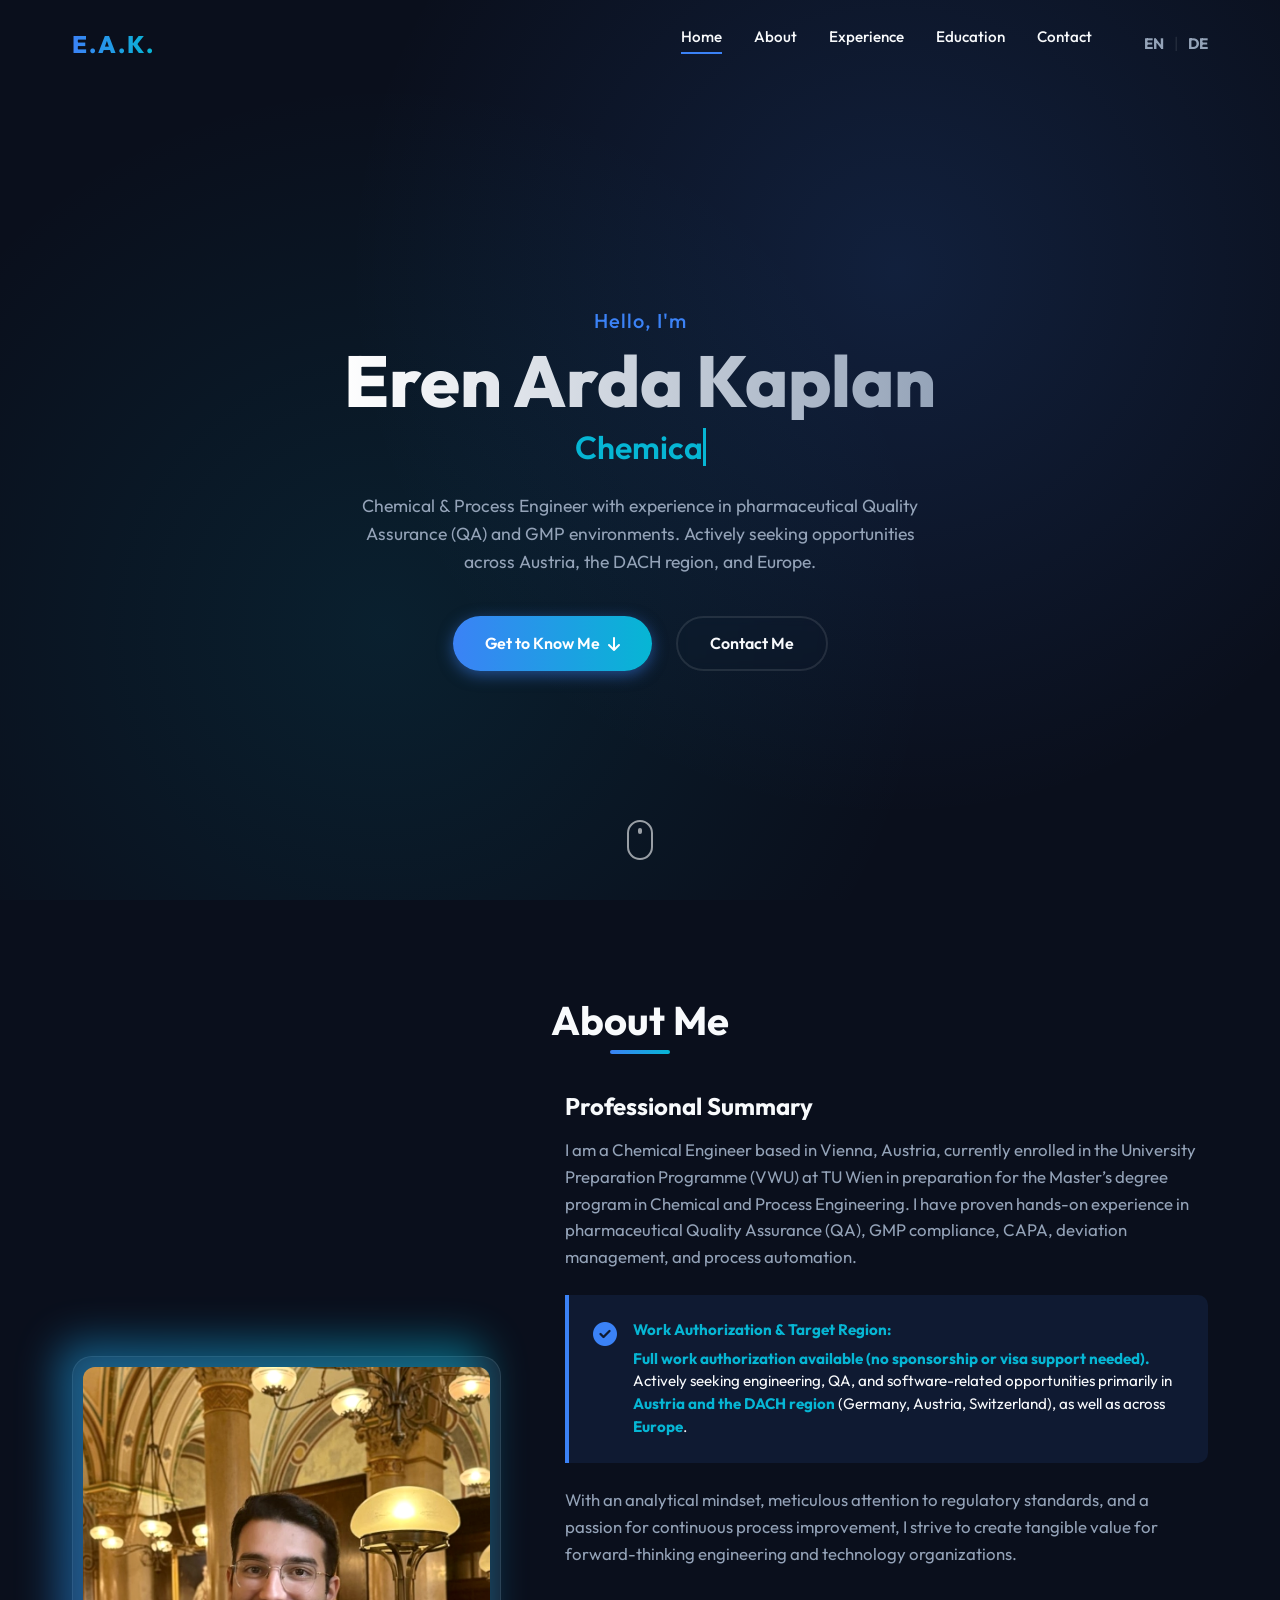
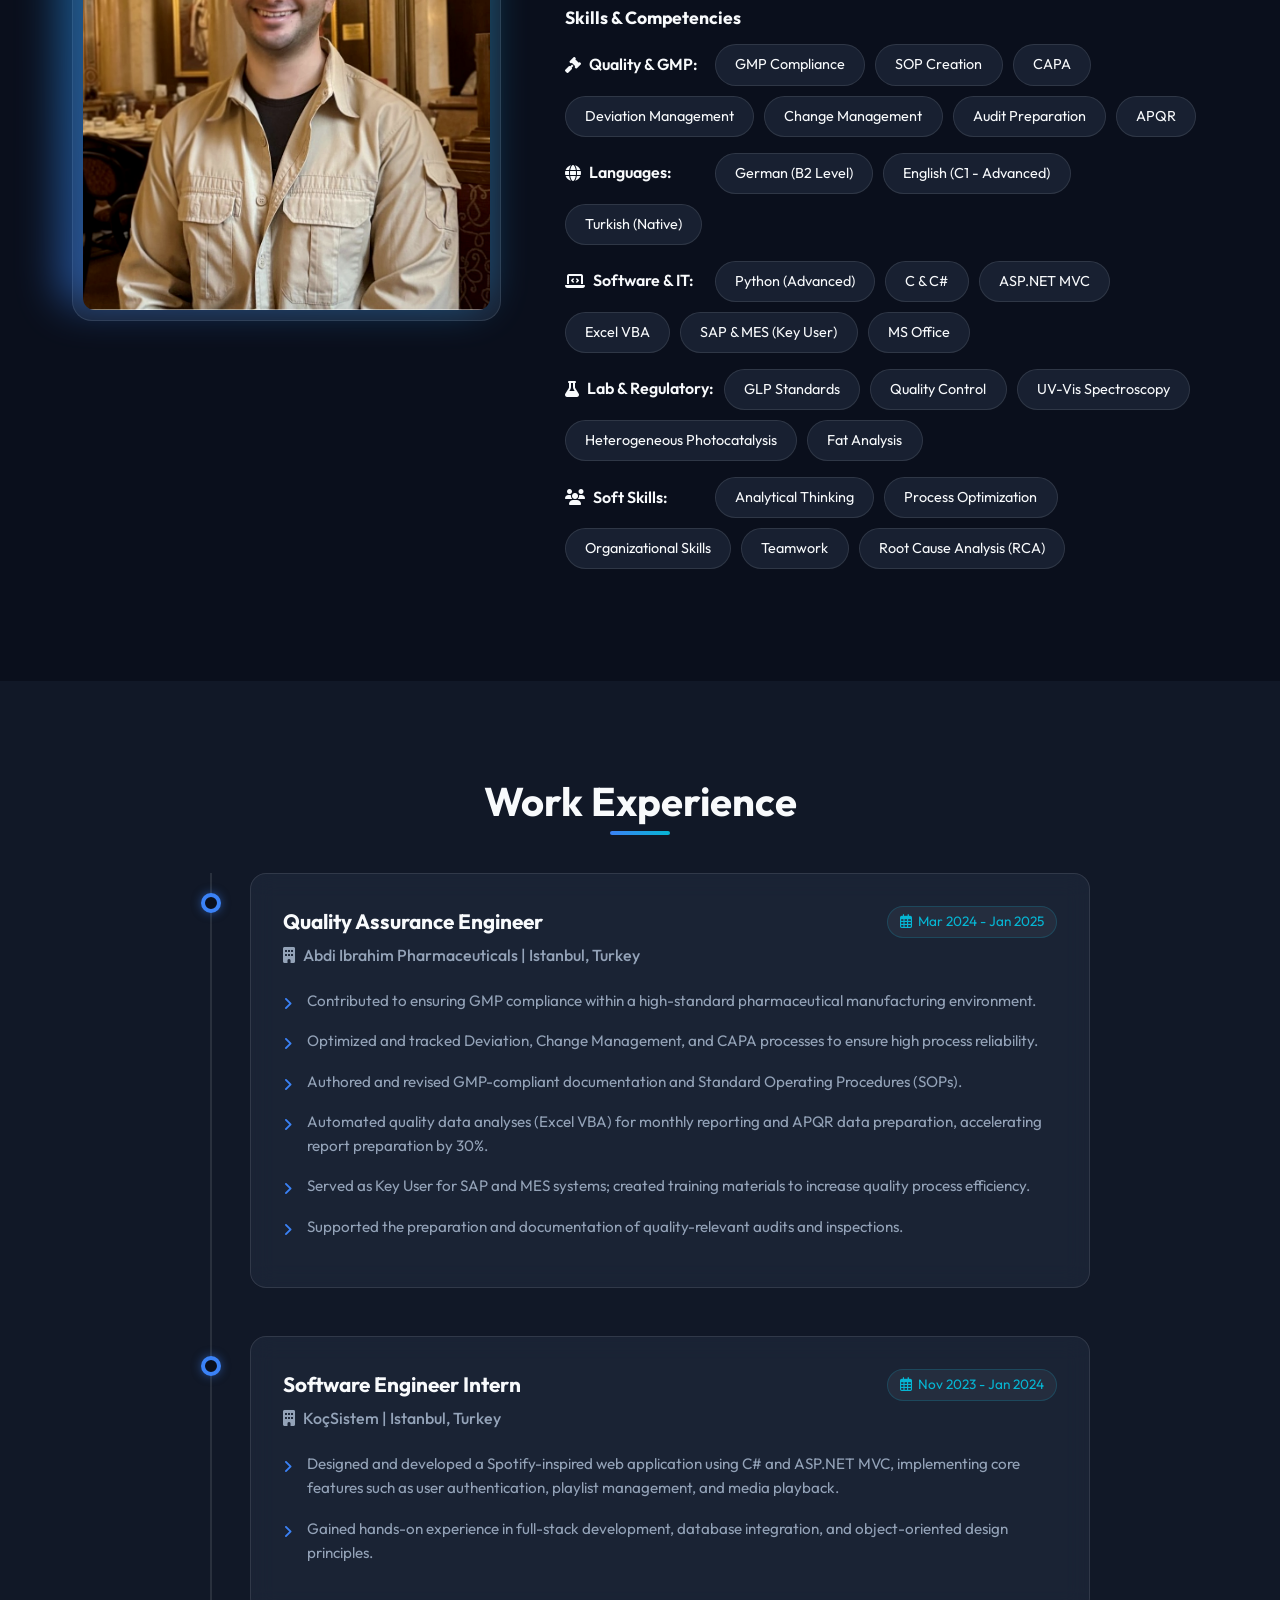
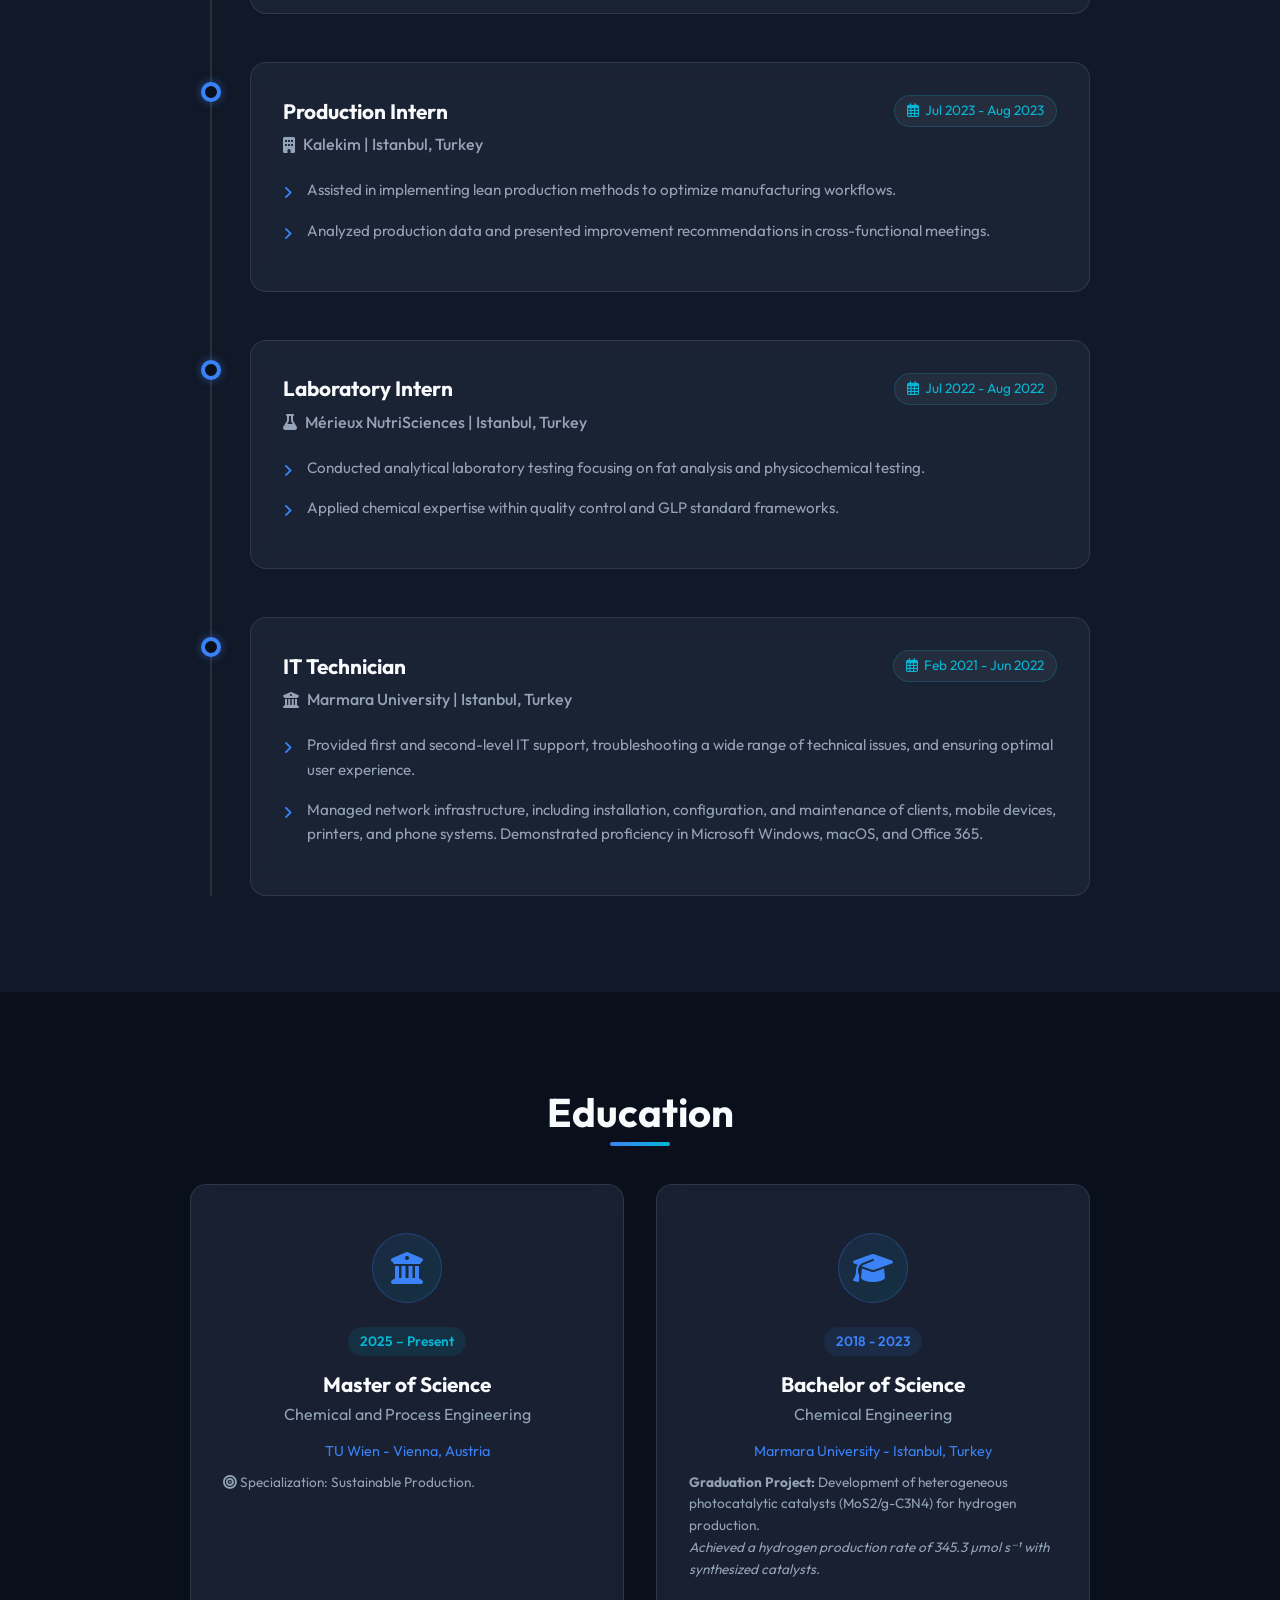
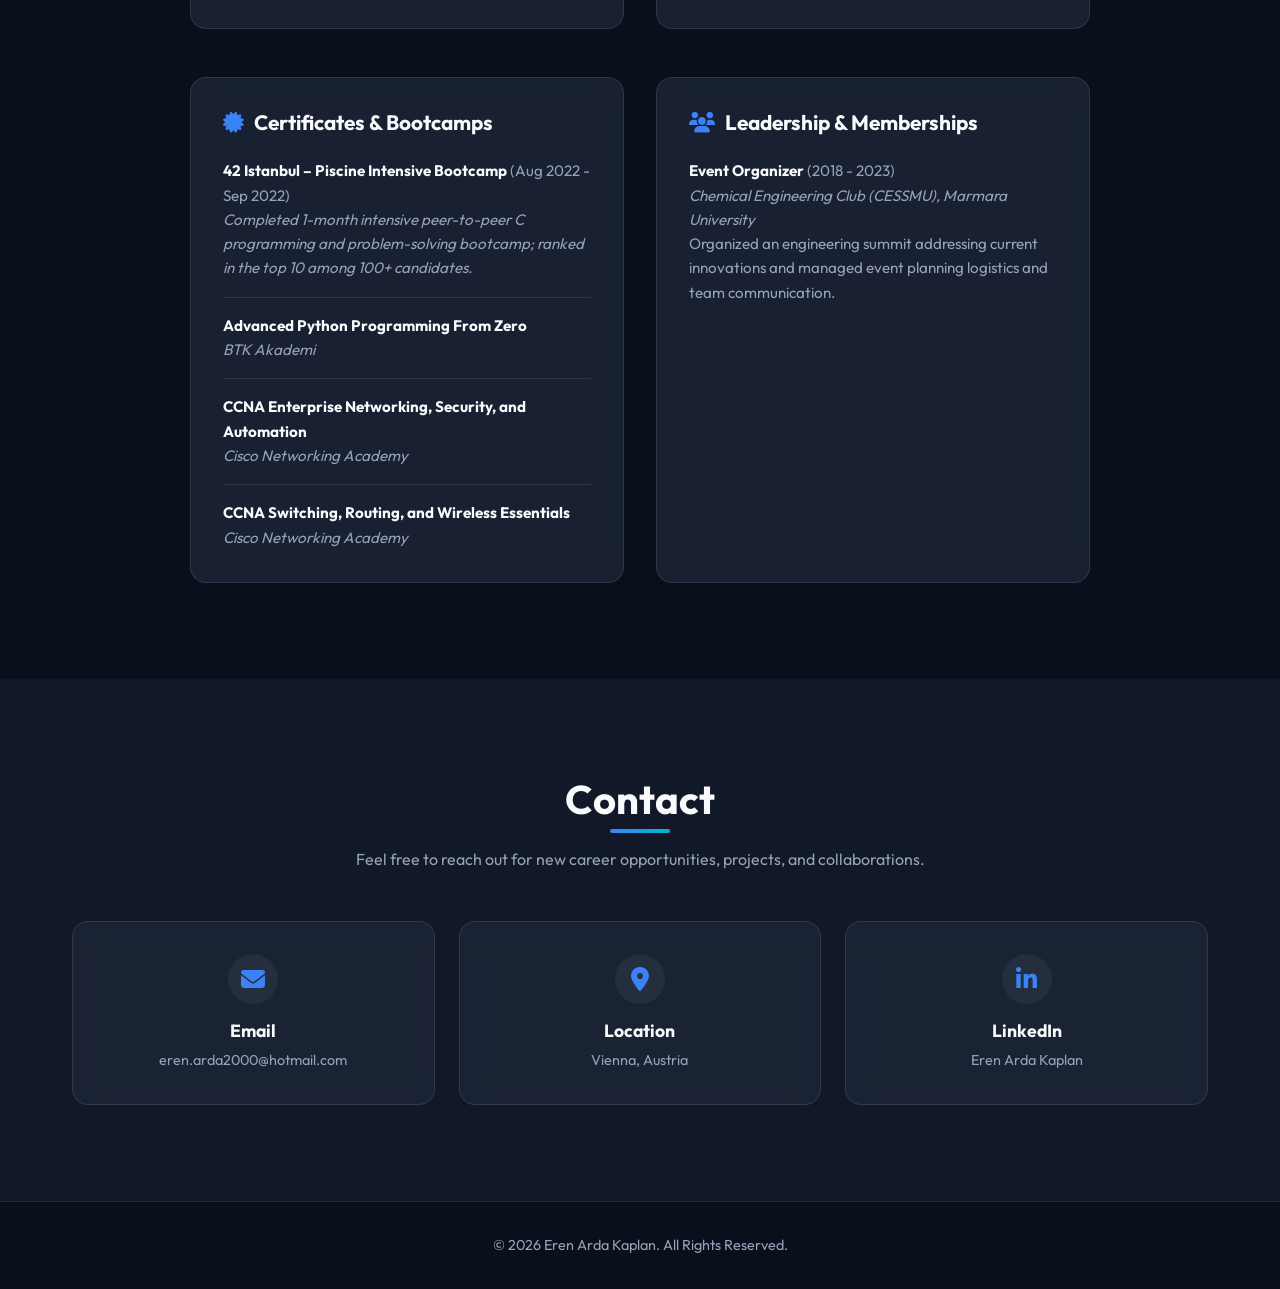
==== commit 500c7a41: "Add files via upload" ====
--- a/index.html
+++ b/index.html
@@ -82,14 +82,14 @@
                         I am a Chemical Engineer based in Vienna, Austria, currently enrolled in the University Preparation Programme (VWU) at TU Wien in preparation for the Master’s degree program in Chemical and Process Engineering. I have proven hands-on experience in pharmaceutical Quality Assurance (QA), GMP compliance, CAPA, deviation management, and process automation.
                     </p>
                     <div class="highlight-box">
-                        <i class="fas fa-globe-europe info-icon"></i>
+                        <i class="fas fa-check-circle info-icon"></i>
                         <div>
-                            <p><strong>Target Region & Work Authorization:</strong></p>
-                            <p>Actively seeking engineering and QA opportunities primarily in <strong>Austria and the DACH region</strong> (Germany, Austria, Switzerland), as well as across <strong>Europe</strong>. Open to full-time and part-time positions with visa sponsorship / work permit support (eligible for Red-White-Red Card and EU Blue Card schemes).</p>
+                            <p><strong>Work Authorization & Target Region:</strong></p>
+                            <p><strong>Full work authorization available (no sponsorship or visa support needed).</strong> Actively seeking engineering, QA, and software-related opportunities primarily in <strong>Austria and the DACH region</strong> (Germany, Austria, Switzerland), as well as across <strong>Europe</strong>.</p>
                         </div>
                     </div>
                     <p class="about-text">
-                        With an analytical mindset, meticulous attention to regulatory standards, and a passion for continuous process improvement, I strive to create tangible value for forward-thinking engineering and manufacturing organizations.
+                        With an analytical mindset, meticulous attention to regulatory standards, and a passion for continuous process improvement, I strive to create tangible value for forward-thinking engineering and technology organizations.
                     </p>
 
                     <div class="skills-wrapper">
@@ -108,16 +108,18 @@
 
                         <div class="skills-category mt-3">
                             <span class="category-label"><i class="fas fa-globe"></i> Languages:</span>
-                            <span class="skill-pill">German (B2)</span>
-                            <span class="skill-pill">English (C1)</span>
+                            <span class="skill-pill">German (B2 Level)</span>
+                            <span class="skill-pill">English (C1 - Advanced)</span>
                             <span class="skill-pill">Turkish (Native)</span>
                         </div>
 
                         <div class="skills-category mt-3">
                             <span class="category-label"><i class="fas fa-laptop-code"></i> Software & IT:</span>
+                            <span class="skill-pill">Python (Advanced)</span>
+                            <span class="skill-pill">C & C#</span>
+                            <span class="skill-pill">ASP.NET MVC</span>
+                            <span class="skill-pill" title="Data automation for QA reporting">Excel VBA</span>
                             <span class="skill-pill">SAP & MES (Key User)</span>
-                            <span class="skill-pill" title="Data automation for QA reporting">Excel VBA</span>
-                            <span class="skill-pill">Python</span>
                             <span class="skill-pill">MS Office</span>
                         </div>
 
@@ -164,13 +166,29 @@
                             <li>Contributed to ensuring GMP compliance within a high-standard pharmaceutical manufacturing environment.</li>
                             <li>Optimized and tracked Deviation, Change Management, and CAPA processes to ensure high process reliability.</li>
                             <li>Authored and revised GMP-compliant documentation and Standard Operating Procedures (SOPs).</li>
-                            <li>Automated quality data analyses (Excel VBA) for monthly reporting and APQR (Annual Product Quality Review) data preparation.</li>
+                            <li>Automated quality data analyses (Excel VBA) for monthly reporting and APQR data preparation, accelerating report preparation by 30%.</li>
                             <li>Served as Key User for SAP and MES systems; created training materials to increase quality process efficiency.</li>
                             <li>Supported the preparation and documentation of quality-relevant audits and inspections.</li>
                         </ul>
                     </div>
                 </div>
 
+                <!-- KoçSistem Experience -->
+                <div class="timeline-item reveal-fade-up">
+                    <div class="timeline-dot"></div>
+                    <div class="timeline-content glass-card">
+                        <div class="timeline-header">
+                            <h3 class="role">Software Engineer Intern</h3>
+                            <span class="date"><i class="far fa-calendar-alt"></i> Nov 2023 - Jan 2024</span>
+                        </div>
+                        <h4 class="company"><i class="fas fa-building"></i> KoçSistem | Istanbul, Turkey</h4>
+                        <ul class="task-list">
+                            <li>Designed and developed a Spotify-inspired web application using C# and ASP.NET MVC, implementing core features such as user authentication, playlist management, and media playback.</li>
+                            <li>Gained hands-on experience in full-stack development, database integration, and object-oriented design principles.</li>
+                        </ul>
+                    </div>
+                </div>
+
                 <!-- Kalekim Experience -->
                 <div class="timeline-item reveal-fade-up">
                     <div class="timeline-dot"></div>
@@ -199,6 +217,22 @@
                         <ul class="task-list">
                             <li>Conducted analytical laboratory testing focusing on fat analysis and physicochemical testing.</li>
                             <li>Applied chemical expertise within quality control and GLP standard frameworks.</li>
+                        </ul>
+                    </div>
+                </div>
+
+                <!-- Marmara University IT Technician Experience -->
+                <div class="timeline-item reveal-fade-up">
+                    <div class="timeline-dot"></div>
+                    <div class="timeline-content glass-card">
+                        <div class="timeline-header">
+                            <h3 class="role">IT Technician</h3>
+                            <span class="date"><i class="far fa-calendar-alt"></i> Feb 2021 - Jun 2022</span>
+                        </div>
+                        <h4 class="company"><i class="fas fa-university"></i> Marmara University | Istanbul, Turkey</h4>
+                        <ul class="task-list">
+                            <li>Provided first and second-level IT support, troubleshooting a wide range of technical issues, and ensuring optimal user experience.</li>
+                            <li>Managed network infrastructure, including installation, configuration, and maintenance of clients, mobile devices, printers, and phone systems. Demonstrated proficiency in Microsoft Windows, macOS, and Office 365.</li>
                         </ul>
                     </div>
                 </div>
@@ -213,18 +247,18 @@
             <h2 class="section-title reveal-fade-up">Education</h2>
             
             <div class="cards-grid">
-                <!-- TU Wien Prep -->
+                <!-- TU Wien -->
                 <div class="edu-card glass-card reveal-fade-up" style="transition-delay: 0.1s;">
                     <div class="edu-icon">
                         <i class="fas fa-university"></i>
                     </div>
                     <div class="edu-details">
-                        <span class="edu-year">2025 – 2026</span>
-                        <h3 class="edu-degree">University Preparation Programme (VWU)</h3>
-                        <h4 class="edu-major">German Course</h4>
+                        <span class="edu-year">2025 – Present</span>
+                        <h3 class="edu-degree">Master of Science</h3>
+                        <h4 class="edu-major">Chemical and Process Engineering</h4>
                         <p class="edu-school">TU Wien - Vienna, Austria</p>
                         <p class="edu-meta mt-2" style="font-size: 0.85rem; color: var(--text-muted); text-align: left;">
-                            <i class="fas fa-graduation-cap"></i> In preparation for the Master’s degree program in <strong>Chemical and Process Engineering</strong>.
+                            <i class="fas fa-bullseye"></i> Specialization: Sustainable Production.
                         </p>
                     </div>
                     <div class="card-glow"></div>
@@ -252,11 +286,23 @@
             <!-- Certificates & Leadership -->
             <div class="extras-grid reveal-fade-up mt-5">
                 <div class="extra-panel glass-card">
-                    <h3><i class="fas fa-certificate text-primary"></i> Certificates</h3>
+                    <h3><i class="fas fa-certificate text-primary"></i> Certificates & Bootcamps</h3>
                     <ul class="extra-list">
                         <li>
+                            <strong>42 Istanbul – Piscine Intensive Bootcamp</strong> (Aug 2022 - Sep 2022)<br>
+                            <em>Completed 1-month intensive peer-to-peer C programming and problem-solving bootcamp; ranked in the top 10 among 100+ candidates.</em>
+                        </li>
+                        <li>
                             <strong>Advanced Python Programming From Zero</strong><br>
-                            <em>BTK Akademi (2022)</em>
+                            <em>BTK Akademi</em>
+                        </li>
+                        <li>
+                            <strong>CCNA Enterprise Networking, Security, and Automation</strong><br>
+                            <em>Cisco Networking Academy</em>
+                        </li>
+                        <li>
+                            <strong>CCNA Switching, Routing, and Wireless Essentials</strong><br>
+                            <em>Cisco Networking Academy</em>
                         </li>
                     </ul>
                 </div>
@@ -266,7 +312,7 @@
                         <li>
                             <strong>Event Organizer</strong> (2018 - 2023)<br>
                             <em>Chemical Engineering Club (CESSMU), Marmara University</em><br>
-                            Organized an engineering summit focused on current innovations in chemical engineering. Coordinated event planning, team communication, and organizational workflows.
+                            Organized an engineering summit addressing current innovations and managed event planning logistics and team communication.
                         </li>
                     </ul>
                 </div>
@@ -286,12 +332,6 @@
                     <h3>Email</h3>
                     <p>eren.arda2000@hotmail.com</p>
                 </a>
-
-                <a href="tel:+436641865870" class="contact-card glass-card">
-                    <div class="icon-wrapper"><i class="fas fa-phone-alt"></i></div>
-                    <h3>Phone</h3>
-                    <p>+43 664 186 5870</p>
-                </a>
                 
                 <div class="contact-card glass-card">
                     <div class="icon-wrapper"><i class="fas fa-map-marker-alt"></i></div>
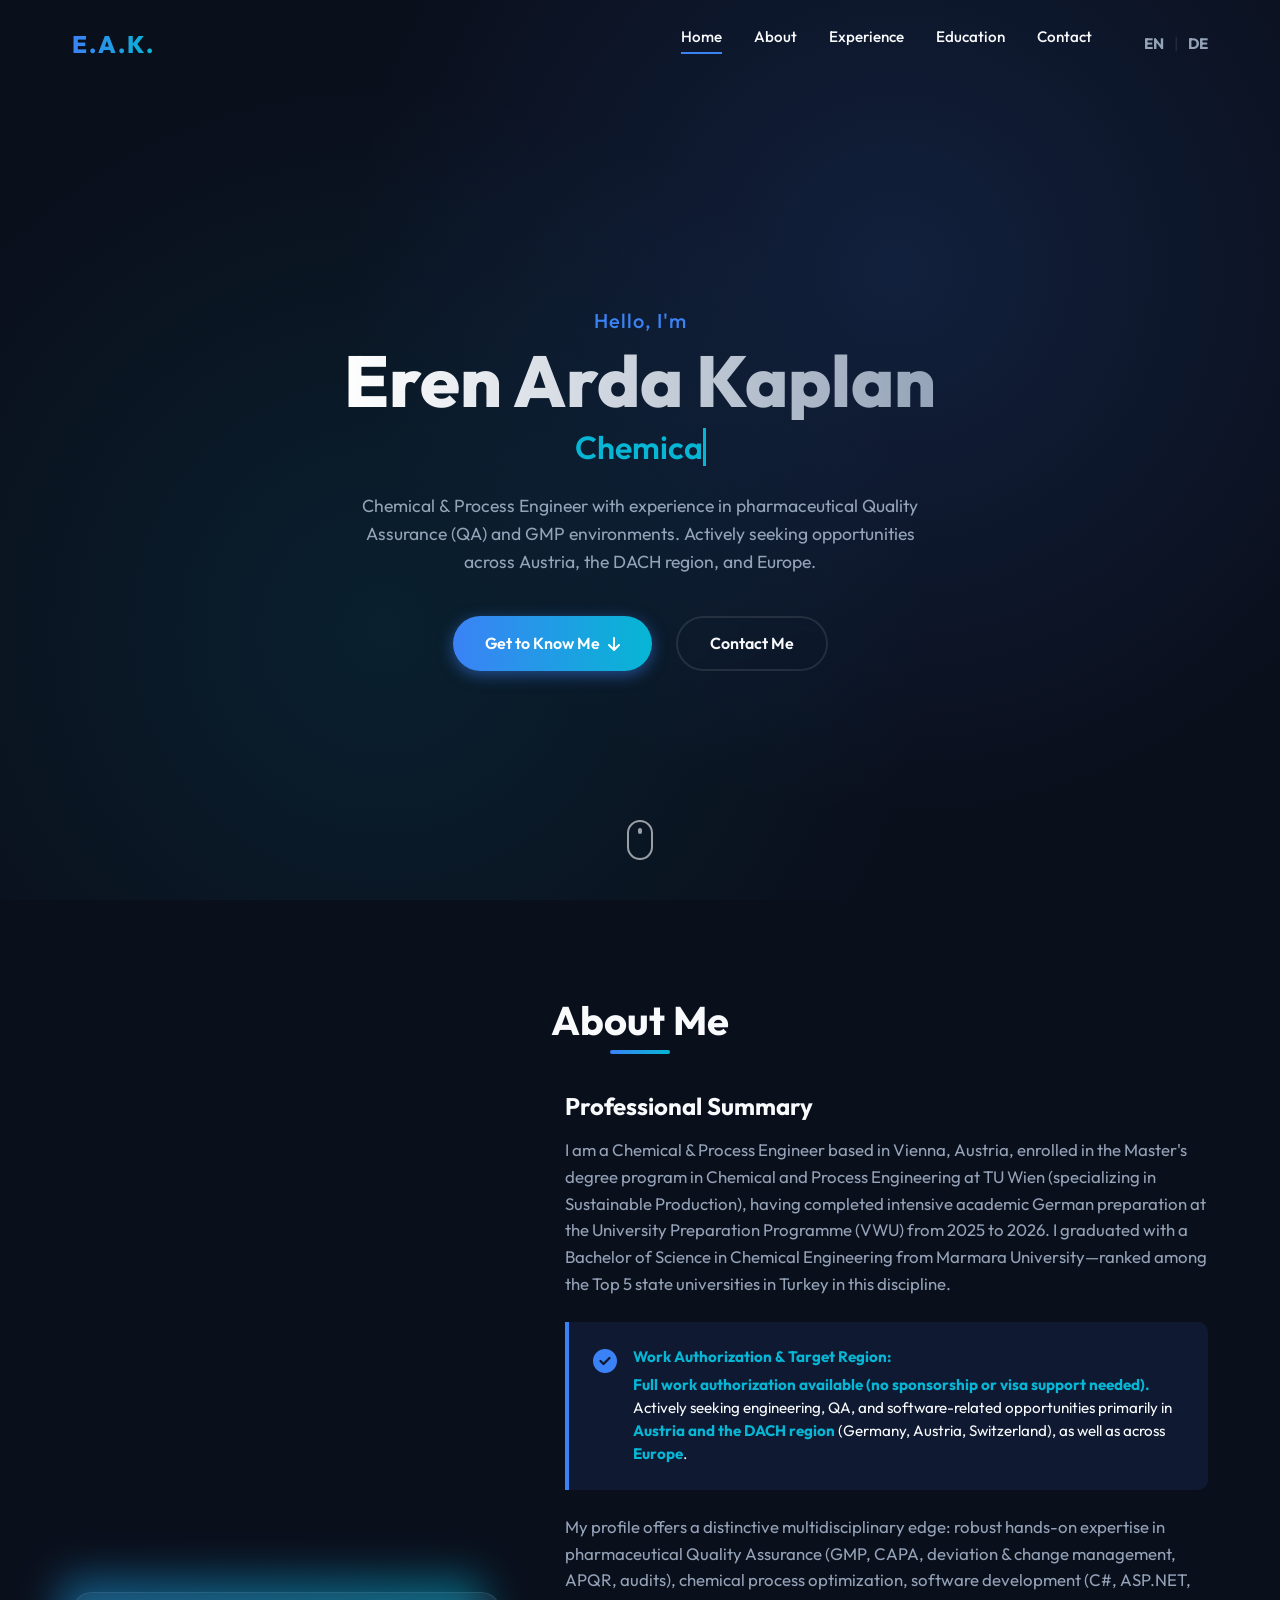
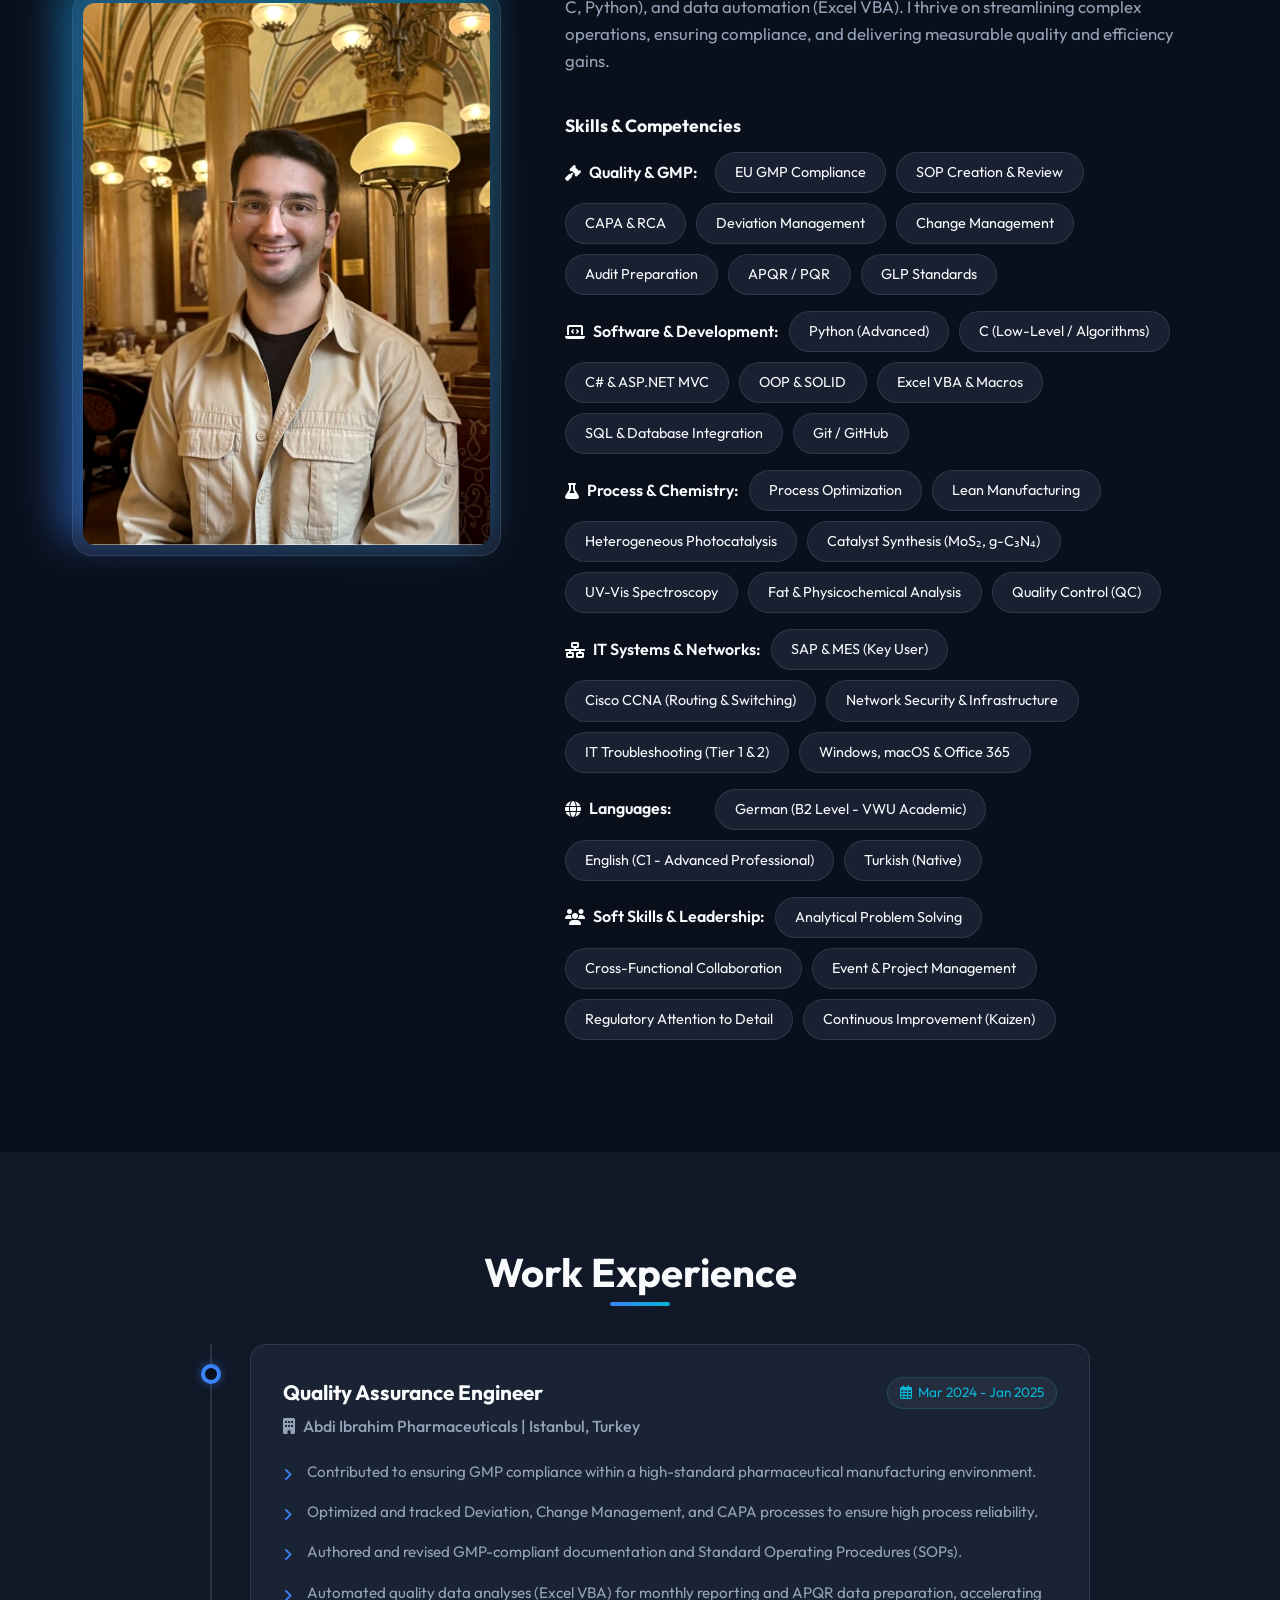
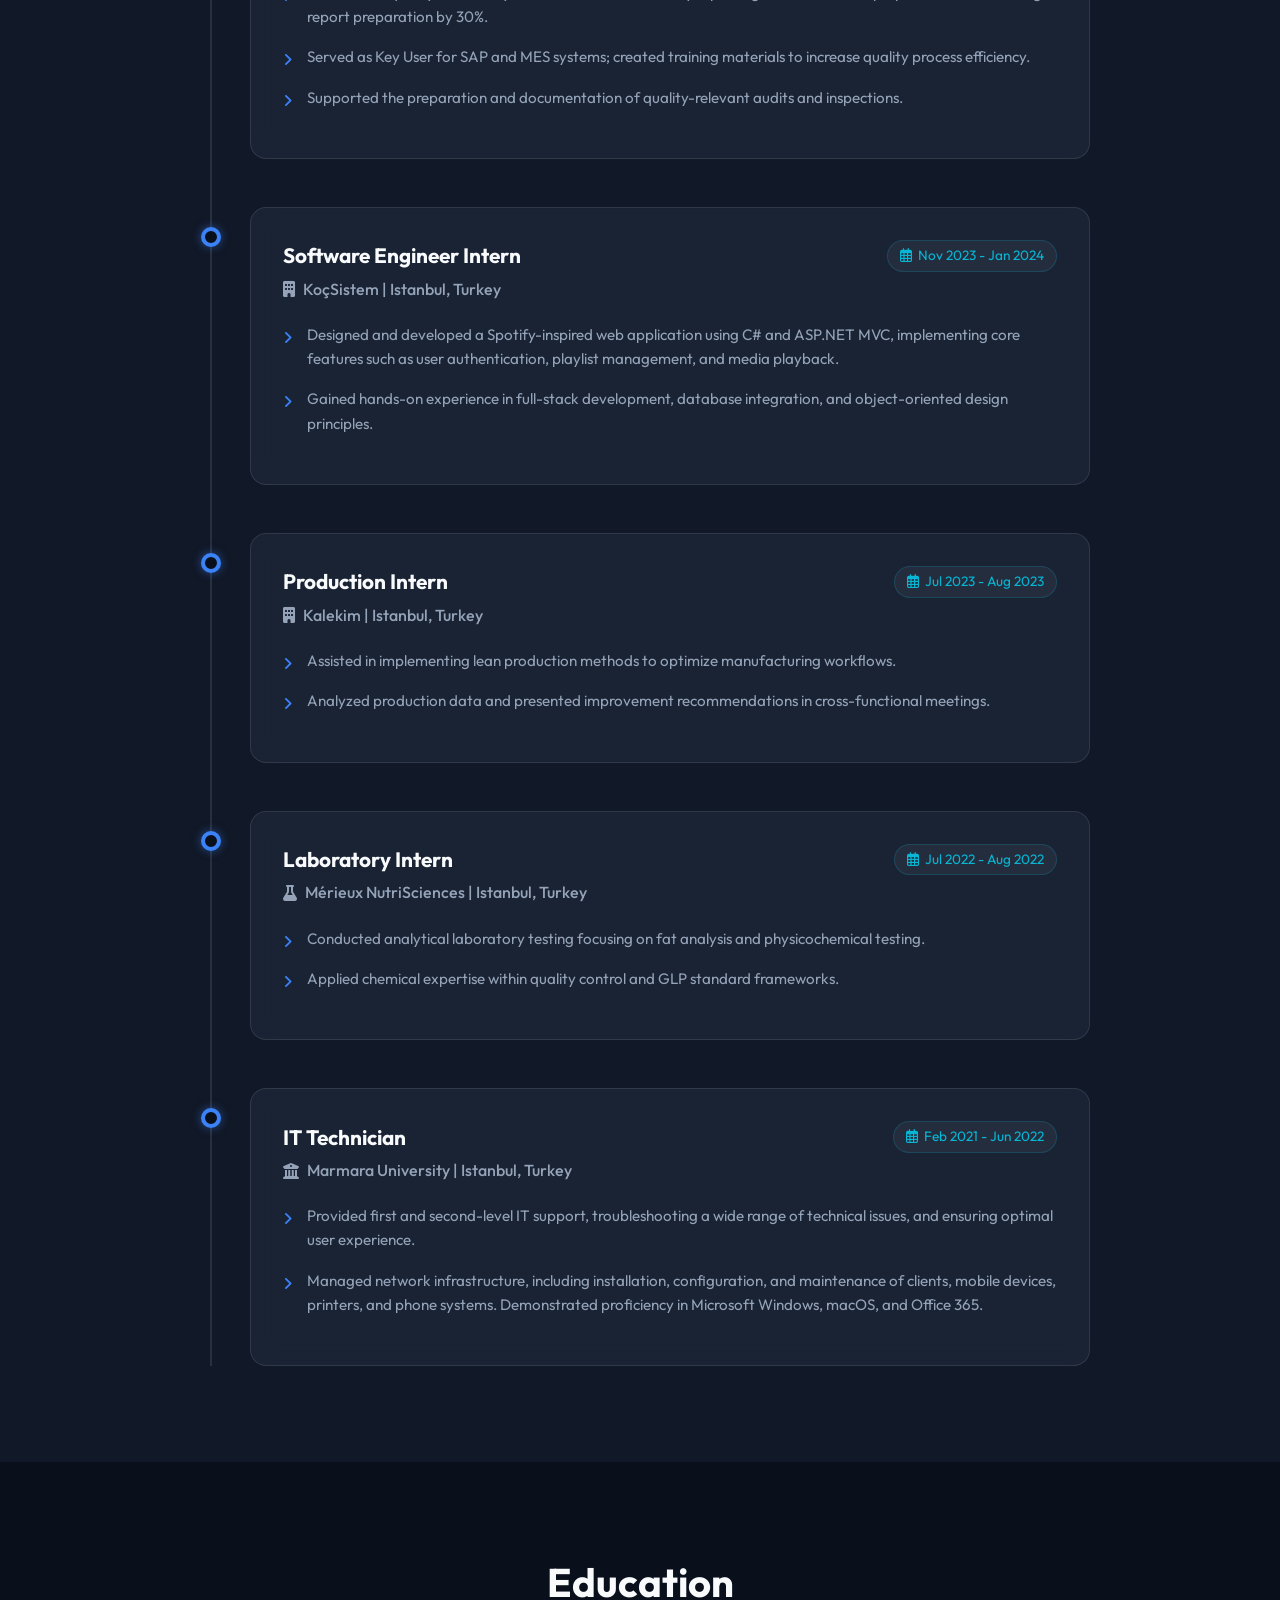
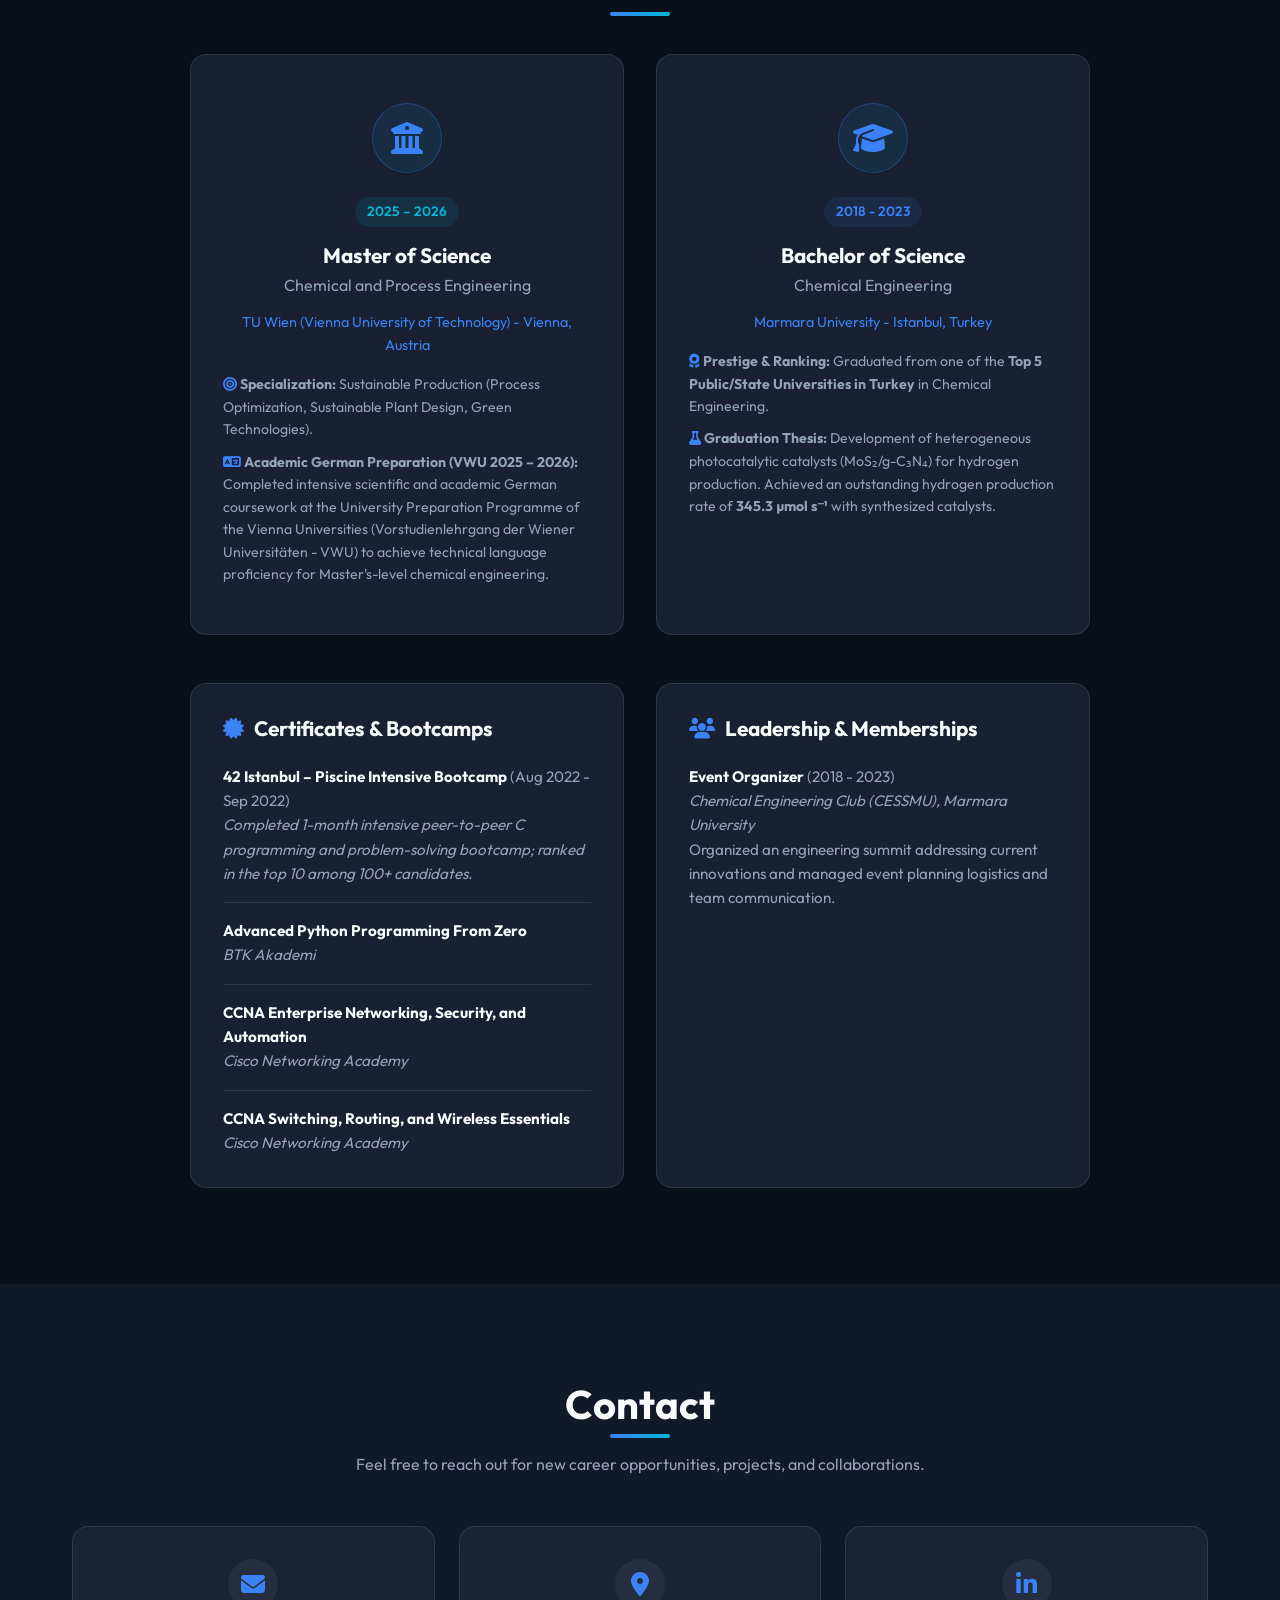
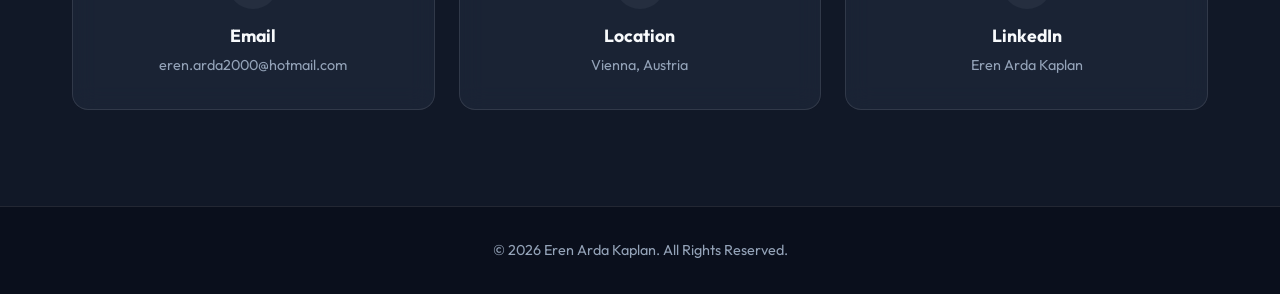
==== commit cfd55d66: "Add files via upload" ====
--- a/index.html
+++ b/index.html
@@ -50,7 +50,8 @@
                 <span class="typing-text"></span><span class="cursor">&nbsp;</span>
             </h2>
             <p class="hero-desc">
-                Chemical & Process Engineer with experience in pharmaceutical Quality Assurance (QA) and GMP environments. Actively seeking opportunities across Austria, the DACH region, and Europe.
+                Chemical & Process Engineer with experience in pharmaceutical Quality Assurance (QA) and GMP
+                environments. Actively seeking opportunities across Austria, the DACH region, and Europe.
             </p>
             <div class="hero-btns">
                 <a href="#about" class="btn btn-primary">Get to Know Me <i class="fas fa-arrow-down"></i></a>
@@ -79,66 +80,92 @@
                 <div class="about-text-container reveal-fade-left">
                     <h3 class="about-subtitle">Professional Summary</h3>
                     <p class="about-text">
-                        I am a Chemical Engineer based in Vienna, Austria, currently enrolled in the University Preparation Programme (VWU) at TU Wien in preparation for the Master’s degree program in Chemical and Process Engineering. I have proven hands-on experience in pharmaceutical Quality Assurance (QA), GMP compliance, CAPA, deviation management, and process automation.
+                        I am a Chemical & Process Engineer based in Vienna, Austria, enrolled in the Master's degree
+                        program in Chemical and Process Engineering at TU Wien (specializing in Sustainable Production),
+                        having completed intensive academic German preparation at the University Preparation Programme
+                        (VWU) from 2025 to 2026. I graduated with a Bachelor of Science in Chemical Engineering from
+                        Marmara University—ranked among the Top 5 state universities in Turkey in this discipline.
                     </p>
                     <div class="highlight-box">
                         <i class="fas fa-check-circle info-icon"></i>
                         <div>
                             <p><strong>Work Authorization & Target Region:</strong></p>
-                            <p><strong>Full work authorization available (no sponsorship or visa support needed).</strong> Actively seeking engineering, QA, and software-related opportunities primarily in <strong>Austria and the DACH region</strong> (Germany, Austria, Switzerland), as well as across <strong>Europe</strong>.</p>
+                            <p><strong>Full work authorization available (no sponsorship or visa support
+                                    needed).</strong> Actively seeking engineering, QA, and software-related
+                                opportunities primarily in <strong>Austria and the DACH region</strong> (Germany,
+                                Austria, Switzerland), as well as across <strong>Europe</strong>.</p>
                         </div>
                     </div>
                     <p class="about-text">
-                        With an analytical mindset, meticulous attention to regulatory standards, and a passion for continuous process improvement, I strive to create tangible value for forward-thinking engineering and technology organizations.
+                        My profile offers a distinctive multidisciplinary edge: robust hands-on expertise in
+                        pharmaceutical Quality Assurance (GMP, CAPA, deviation & change management, APQR, audits),
+                        chemical process optimization, software development (C#, ASP.NET, C, Python), and data
+                        automation (Excel VBA). I thrive on streamlining complex operations, ensuring compliance, and
+                        delivering measurable quality and efficiency gains.
                     </p>
 
                     <div class="skills-wrapper">
                         <h4 class="skills-title">Skills & Competencies</h4>
-                        
+
                         <div class="skills-category">
                             <span class="category-label"><i class="fas fa-gavel"></i> Quality & GMP:</span>
-                            <span class="skill-pill">GMP Compliance</span>
-                            <span class="skill-pill">SOP Creation</span>
-                            <span class="skill-pill">CAPA</span>
+                            <span class="skill-pill">EU GMP Compliance</span>
+                            <span class="skill-pill">SOP Creation & Review</span>
+                            <span class="skill-pill">CAPA & RCA</span>
                             <span class="skill-pill">Deviation Management</span>
                             <span class="skill-pill">Change Management</span>
                             <span class="skill-pill">Audit Preparation</span>
-                            <span class="skill-pill">APQR</span>
+                            <span class="skill-pill">APQR / PQR</span>
+                            <span class="skill-pill">GLP Standards</span>
+                        </div>
+
+                        <div class="skills-category mt-3">
+                            <span class="category-label"><i class="fas fa-laptop-code"></i> Software &
+                                Development:</span>
+                            <span class="skill-pill">Python (Advanced)</span>
+                            <span class="skill-pill">C (Low-Level / Algorithms)</span>
+                            <span class="skill-pill">C# & ASP.NET MVC</span>
+                            <span class="skill-pill">OOP & SOLID</span>
+                            <span class="skill-pill" title="Data automation for QA reporting">Excel VBA & Macros</span>
+                            <span class="skill-pill">SQL & Database Integration</span>
+                            <span class="skill-pill">Git / GitHub</span>
+                        </div>
+
+                        <div class="skills-category mt-3">
+                            <span class="category-label"><i class="fas fa-flask"></i> Process & Chemistry:</span>
+                            <span class="skill-pill">Process Optimization</span>
+                            <span class="skill-pill">Lean Manufacturing</span>
+                            <span class="skill-pill">Heterogeneous Photocatalysis</span>
+                            <span class="skill-pill">Catalyst Synthesis (MoS₂, g-C₃N₄)</span>
+                            <span class="skill-pill">UV-Vis Spectroscopy</span>
+                            <span class="skill-pill">Fat & Physicochemical Analysis</span>
+                            <span class="skill-pill">Quality Control (QC)</span>
+                        </div>
+
+                        <div class="skills-category mt-3">
+                            <span class="category-label"><i class="fas fa-network-wired"></i> IT Systems &
+                                Networks:</span>
+                            <span class="skill-pill">SAP & MES (Key User)</span>
+                            <span class="skill-pill">Cisco CCNA (Routing & Switching)</span>
+                            <span class="skill-pill">Network Security & Infrastructure</span>
+                            <span class="skill-pill">IT Troubleshooting (Tier 1 & 2)</span>
+                            <span class="skill-pill">Windows, macOS & Office 365</span>
                         </div>
 
                         <div class="skills-category mt-3">
                             <span class="category-label"><i class="fas fa-globe"></i> Languages:</span>
-                            <span class="skill-pill">German (B2 Level)</span>
-                            <span class="skill-pill">English (C1 - Advanced)</span>
+                            <span class="skill-pill">German (B2 Level - VWU Academic)</span>
+                            <span class="skill-pill">English (C1 - Advanced Professional)</span>
                             <span class="skill-pill">Turkish (Native)</span>
                         </div>
 
                         <div class="skills-category mt-3">
-                            <span class="category-label"><i class="fas fa-laptop-code"></i> Software & IT:</span>
-                            <span class="skill-pill">Python (Advanced)</span>
-                            <span class="skill-pill">C & C#</span>
-                            <span class="skill-pill">ASP.NET MVC</span>
-                            <span class="skill-pill" title="Data automation for QA reporting">Excel VBA</span>
-                            <span class="skill-pill">SAP & MES (Key User)</span>
-                            <span class="skill-pill">MS Office</span>
-                        </div>
-
-                        <div class="skills-category mt-3">
-                            <span class="category-label"><i class="fas fa-flask"></i> Lab & Regulatory:</span>
-                            <span class="skill-pill">GLP Standards</span>
-                            <span class="skill-pill">Quality Control</span>
-                            <span class="skill-pill">UV-Vis Spectroscopy</span>
-                            <span class="skill-pill">Heterogeneous Photocatalysis</span>
-                            <span class="skill-pill">Fat Analysis</span>
-                        </div>
-
-                        <div class="skills-category mt-3">
-                            <span class="category-label"><i class="fas fa-users"></i> Soft Skills:</span>
-                            <span class="skill-pill">Analytical Thinking</span>
-                            <span class="skill-pill">Process Optimization</span>
-                            <span class="skill-pill">Organizational Skills</span>
-                            <span class="skill-pill">Teamwork</span>
-                            <span class="skill-pill">Root Cause Analysis (RCA)</span>
+                            <span class="category-label"><i class="fas fa-users"></i> Soft Skills & Leadership:</span>
+                            <span class="skill-pill">Analytical Problem Solving</span>
+                            <span class="skill-pill">Cross-Functional Collaboration</span>
+                            <span class="skill-pill">Event & Project Management</span>
+                            <span class="skill-pill">Regulatory Attention to Detail</span>
+                            <span class="skill-pill">Continuous Improvement (Kaizen)</span>
                         </div>
                     </div>
                 </div>
@@ -150,9 +177,9 @@
     <section id="experience" class="experience section alt-bg">
         <div class="container">
             <h2 class="section-title reveal-fade-up">Work Experience</h2>
-            
+
             <div class="timeline">
-                
+
                 <!-- Abdi Ibrahim Experience -->
                 <div class="timeline-item reveal-fade-up">
                     <div class="timeline-dot"></div>
@@ -161,14 +188,21 @@
                             <h3 class="role">Quality Assurance Engineer</h3>
                             <span class="date"><i class="far fa-calendar-alt"></i> Mar 2024 - Jan 2025</span>
                         </div>
-                        <h4 class="company"><i class="fas fa-building"></i> Abdi Ibrahim Pharmaceuticals | Istanbul, Turkey</h4>
+                        <h4 class="company"><i class="fas fa-building"></i> Abdi Ibrahim Pharmaceuticals | Istanbul,
+                            Turkey</h4>
                         <ul class="task-list">
-                            <li>Contributed to ensuring GMP compliance within a high-standard pharmaceutical manufacturing environment.</li>
-                            <li>Optimized and tracked Deviation, Change Management, and CAPA processes to ensure high process reliability.</li>
-                            <li>Authored and revised GMP-compliant documentation and Standard Operating Procedures (SOPs).</li>
-                            <li>Automated quality data analyses (Excel VBA) for monthly reporting and APQR data preparation, accelerating report preparation by 30%.</li>
-                            <li>Served as Key User for SAP and MES systems; created training materials to increase quality process efficiency.</li>
-                            <li>Supported the preparation and documentation of quality-relevant audits and inspections.</li>
+                            <li>Contributed to ensuring GMP compliance within a high-standard pharmaceutical
+                                manufacturing environment.</li>
+                            <li>Optimized and tracked Deviation, Change Management, and CAPA processes to ensure high
+                                process reliability.</li>
+                            <li>Authored and revised GMP-compliant documentation and Standard Operating Procedures
+                                (SOPs).</li>
+                            <li>Automated quality data analyses (Excel VBA) for monthly reporting and APQR data
+                                preparation, accelerating report preparation by 30%.</li>
+                            <li>Served as Key User for SAP and MES systems; created training materials to increase
+                                quality process efficiency.</li>
+                            <li>Supported the preparation and documentation of quality-relevant audits and inspections.
+                            </li>
                         </ul>
                     </div>
                 </div>
@@ -183,8 +217,11 @@
                         </div>
                         <h4 class="company"><i class="fas fa-building"></i> KoçSistem | Istanbul, Turkey</h4>
                         <ul class="task-list">
-                            <li>Designed and developed a Spotify-inspired web application using C# and ASP.NET MVC, implementing core features such as user authentication, playlist management, and media playback.</li>
-                            <li>Gained hands-on experience in full-stack development, database integration, and object-oriented design principles.</li>
+                            <li>Designed and developed a Spotify-inspired web application using C# and ASP.NET MVC,
+                                implementing core features such as user authentication, playlist management, and media
+                                playback.</li>
+                            <li>Gained hands-on experience in full-stack development, database integration, and
+                                object-oriented design principles.</li>
                         </ul>
                     </div>
                 </div>
@@ -199,8 +236,10 @@
                         </div>
                         <h4 class="company"><i class="fas fa-building"></i> Kalekim | Istanbul, Turkey</h4>
                         <ul class="task-list">
-                            <li>Assisted in implementing lean production methods to optimize manufacturing workflows.</li>
-                            <li>Analyzed production data and presented improvement recommendations in cross-functional meetings.</li>
+                            <li>Assisted in implementing lean production methods to optimize manufacturing workflows.
+                            </li>
+                            <li>Analyzed production data and presented improvement recommendations in cross-functional
+                                meetings.</li>
                         </ul>
                     </div>
                 </div>
@@ -215,7 +254,8 @@
                         </div>
                         <h4 class="company"><i class="fas fa-flask"></i> Mérieux NutriSciences | Istanbul, Turkey</h4>
                         <ul class="task-list">
-                            <li>Conducted analytical laboratory testing focusing on fat analysis and physicochemical testing.</li>
+                            <li>Conducted analytical laboratory testing focusing on fat analysis and physicochemical
+                                testing.</li>
                             <li>Applied chemical expertise within quality control and GLP standard frameworks.</li>
                         </ul>
                     </div>
@@ -231,8 +271,11 @@
                         </div>
                         <h4 class="company"><i class="fas fa-university"></i> Marmara University | Istanbul, Turkey</h4>
                         <ul class="task-list">
-                            <li>Provided first and second-level IT support, troubleshooting a wide range of technical issues, and ensuring optimal user experience.</li>
-                            <li>Managed network infrastructure, including installation, configuration, and maintenance of clients, mobile devices, printers, and phone systems. Demonstrated proficiency in Microsoft Windows, macOS, and Office 365.</li>
+                            <li>Provided first and second-level IT support, troubleshooting a wide range of technical
+                                issues, and ensuring optimal user experience.</li>
+                            <li>Managed network infrastructure, including installation, configuration, and maintenance
+                                of clients, mobile devices, printers, and phone systems. Demonstrated proficiency in
+                                Microsoft Windows, macOS, and Office 365.</li>
                         </ul>
                     </div>
                 </div>
@@ -245,7 +288,7 @@
     <section id="education" class="education section">
         <div class="container">
             <h2 class="section-title reveal-fade-up">Education</h2>
-            
+
             <div class="cards-grid">
                 <!-- TU Wien -->
                 <div class="edu-card glass-card reveal-fade-up" style="transition-delay: 0.1s;">
@@ -253,31 +296,54 @@
                         <i class="fas fa-university"></i>
                     </div>
                     <div class="edu-details">
-                        <span class="edu-year">2025 – Present</span>
+                        <span class="edu-year">2025 – 2026</span>
                         <h3 class="edu-degree">Master of Science</h3>
                         <h4 class="edu-major">Chemical and Process Engineering</h4>
-                        <p class="edu-school">TU Wien - Vienna, Austria</p>
-                        <p class="edu-meta mt-2" style="font-size: 0.85rem; color: var(--text-muted); text-align: left;">
-                            <i class="fas fa-bullseye"></i> Specialization: Sustainable Production.
-                        </p>
+                        <p class="edu-school">TU Wien (Vienna University of Technology) - Vienna, Austria</p>
+                        <div class="edu-meta mt-3"
+                            style="font-size: 0.88rem; color: var(--text-muted); text-align: left; line-height: 1.6;">
+                            <p style="margin-bottom: 0.6rem;">
+                                <i class="fas fa-bullseye text-primary"></i> <strong>Specialization:</strong>
+                                Sustainable Production (Process Optimization, Sustainable Plant Design, Green
+                                Technologies).
+                            </p>
+                            <p>
+                                <i class="fas fa-language text-primary"></i> <strong>Academic German Preparation (VWU
+                                    2025 – 2026):</strong> Completed intensive scientific and academic German coursework
+                                at the University Preparation Programme of the Vienna Universities (Vorstudienlehrgang
+                                der Wiener Universitäten - VWU) to achieve technical language proficiency for
+                                Master's-level chemical engineering.
+                            </p>
+                        </div>
                     </div>
                     <div class="card-glow"></div>
                 </div>
 
-                <!-- Bachelor -->
+                <!-- Bachelor: Marmara University -->
                 <div class="edu-card glass-card reveal-fade-up" style="transition-delay: 0.2s;">
                     <div class="edu-icon">
                         <i class="fas fa-graduation-cap"></i>
                     </div>
                     <div class="edu-details">
-                        <span class="edu-year badge-warning" style="background: rgba(59,130,246,0.1); color: var(--primary);">2018 - 2023</span>
+                        <span class="edu-year badge-warning"
+                            style="background: rgba(59,130,246,0.1); color: var(--primary);">2018 - 2023</span>
                         <h3 class="edu-degree">Bachelor of Science</h3>
                         <h4 class="edu-major">Chemical Engineering</h4>
                         <p class="edu-school">Marmara University - Istanbul, Turkey</p>
-                        <p class="edu-meta mt-2" style="font-size: 0.85rem; color: var(--text-muted); text-align: left;">
-                            <strong>Graduation Project:</strong> Development of heterogeneous photocatalytic catalysts (MoS2/g-C3N4) for hydrogen production.<br>
-                            <em>Achieved a hydrogen production rate of 345.3 µmol s⁻¹ with synthesized catalysts.</em>
-                        </p>
+                        <div class="edu-meta mt-3"
+                            style="font-size: 0.88rem; color: var(--text-muted); text-align: left; line-height: 1.6;">
+                            <p style="margin-bottom: 0.6rem;">
+                                <i class="fas fa-award text-primary"></i> <strong>Prestige & Ranking:</strong> Graduated
+                                from one of the <strong>Top 5 Public/State Universities in Turkey</strong> in Chemical
+                                Engineering.
+                            </p>
+                            <p>
+                                <i class="fas fa-flask text-primary"></i> <strong>Graduation Thesis:</strong>
+                                Development of heterogeneous photocatalytic catalysts (MoS₂/g-C₃N₄) for hydrogen
+                                production. Achieved an outstanding hydrogen production rate of <strong>345.3 µmol
+                                    s⁻¹</strong> with synthesized catalysts.
+                            </p>
+                        </div>
                     </div>
                     <div class="card-glow"></div>
                 </div>
@@ -290,7 +356,8 @@
                     <ul class="extra-list">
                         <li>
                             <strong>42 Istanbul – Piscine Intensive Bootcamp</strong> (Aug 2022 - Sep 2022)<br>
-                            <em>Completed 1-month intensive peer-to-peer C programming and problem-solving bootcamp; ranked in the top 10 among 100+ candidates.</em>
+                            <em>Completed 1-month intensive peer-to-peer C programming and problem-solving bootcamp;
+                                ranked in the top 10 among 100+ candidates.</em>
                         </li>
                         <li>
                             <strong>Advanced Python Programming From Zero</strong><br>
@@ -312,7 +379,8 @@
                         <li>
                             <strong>Event Organizer</strong> (2018 - 2023)<br>
                             <em>Chemical Engineering Club (CESSMU), Marmara University</em><br>
-                            Organized an engineering summit addressing current innovations and managed event planning logistics and team communication.
+                            Organized an engineering summit addressing current innovations and managed event planning
+                            logistics and team communication.
                         </li>
                     </ul>
                 </div>
@@ -324,22 +392,24 @@
     <section id="contact" class="contact section alt-bg">
         <div class="container">
             <h2 class="section-title reveal-fade-up">Contact</h2>
-            <p class="contact-subtitle reveal-fade-up">Feel free to reach out for new career opportunities, projects, and collaborations.</p>
-            
+            <p class="contact-subtitle reveal-fade-up">Feel free to reach out for new career opportunities, projects,
+                and collaborations.</p>
+
             <div class="contact-cards-wrapper reveal-fade-up" style="transition-delay: 0.2s;">
                 <a href="mailto:eren.arda2000@hotmail.com" class="contact-card glass-card">
                     <div class="icon-wrapper"><i class="fas fa-envelope"></i></div>
                     <h3>Email</h3>
                     <p>eren.arda2000@hotmail.com</p>
                 </a>
-                
+
                 <div class="contact-card glass-card">
                     <div class="icon-wrapper"><i class="fas fa-map-marker-alt"></i></div>
                     <h3>Location</h3>
                     <p>Vienna, Austria</p>
                 </div>
-                
-                <a href="https://www.linkedin.com/in/erenarda-kaplan/" target="_blank" rel="noopener noreferrer" class="contact-card glass-card">
+
+                <a href="https://www.linkedin.com/in/erenarda-kaplan/" target="_blank" rel="noopener noreferrer"
+                    class="contact-card glass-card">
                     <div class="icon-wrapper"><i class="fab fa-linkedin-in"></i></div>
                     <h3>LinkedIn</h3>
                     <p>Eren Arda Kaplan</p>
@@ -363,4 +433,4 @@
     <script src="script.js"></script>
 </body>
 
-</html>
+</html>
